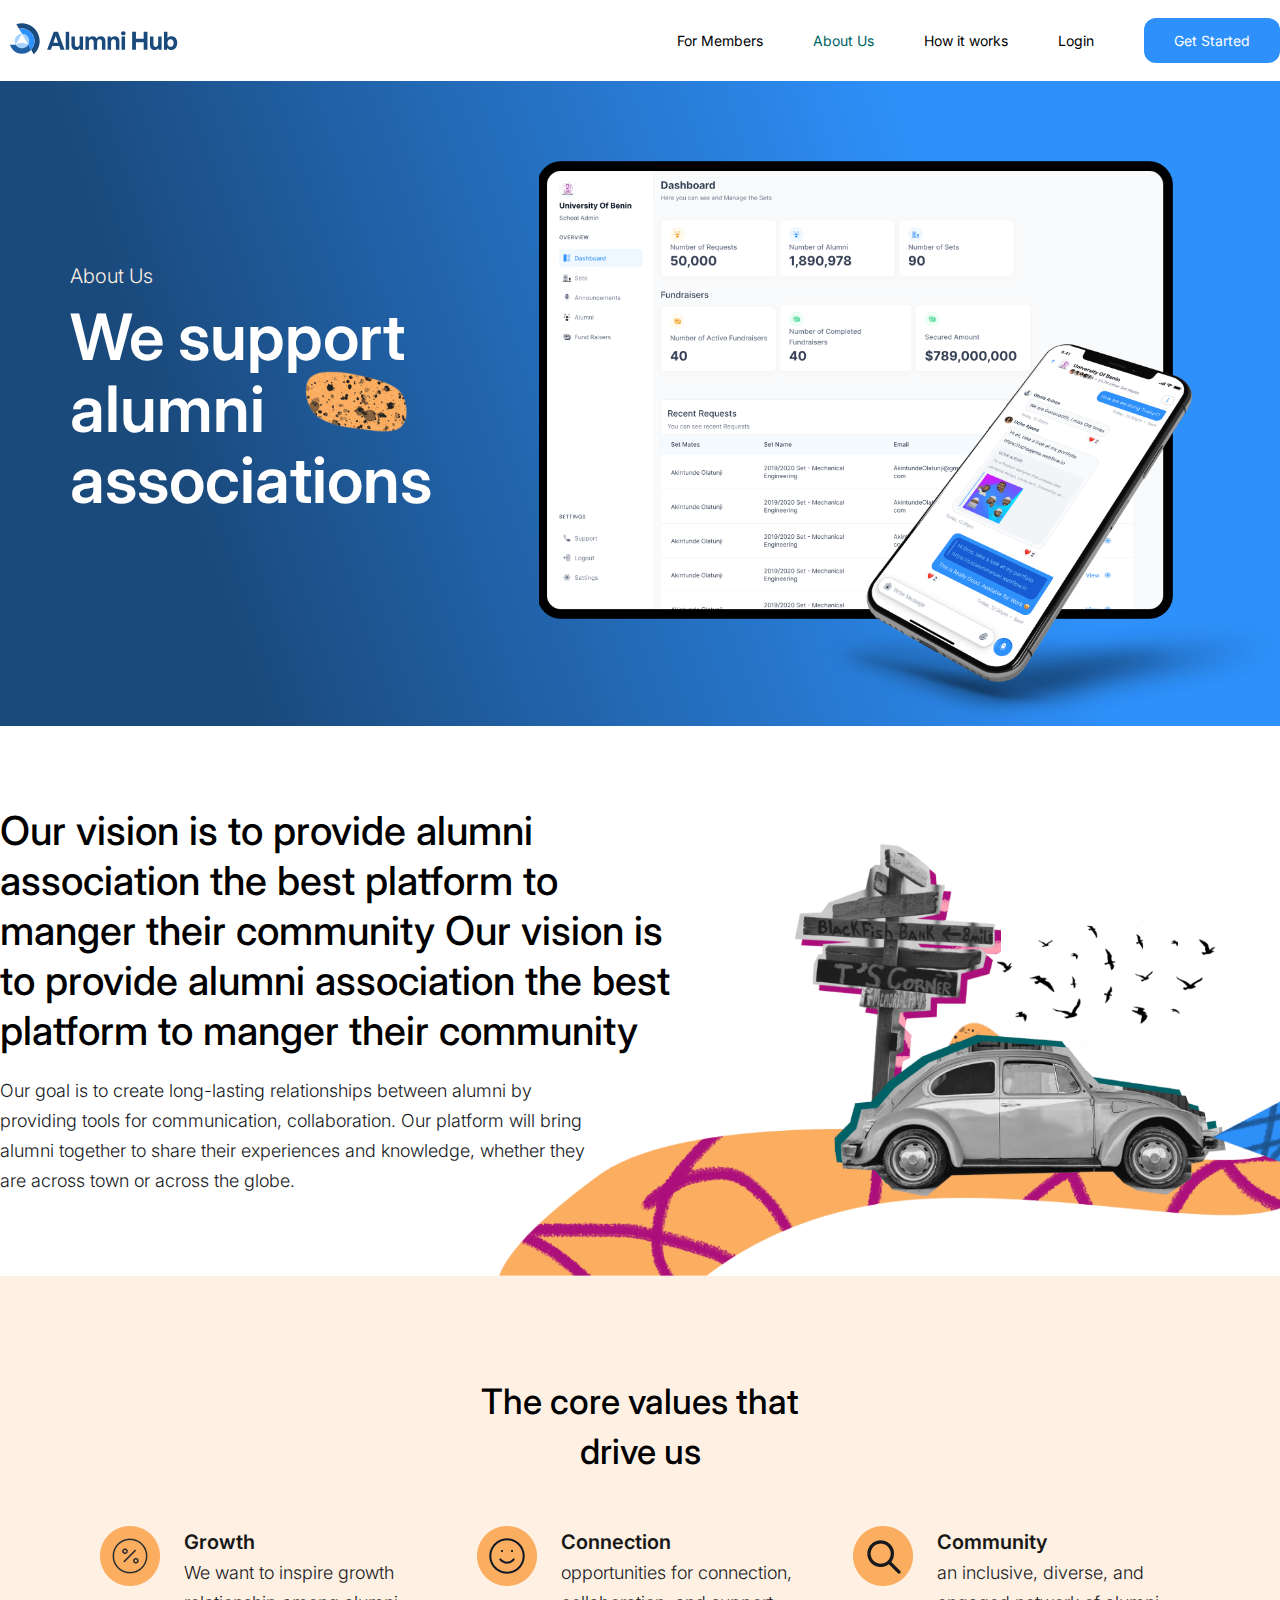
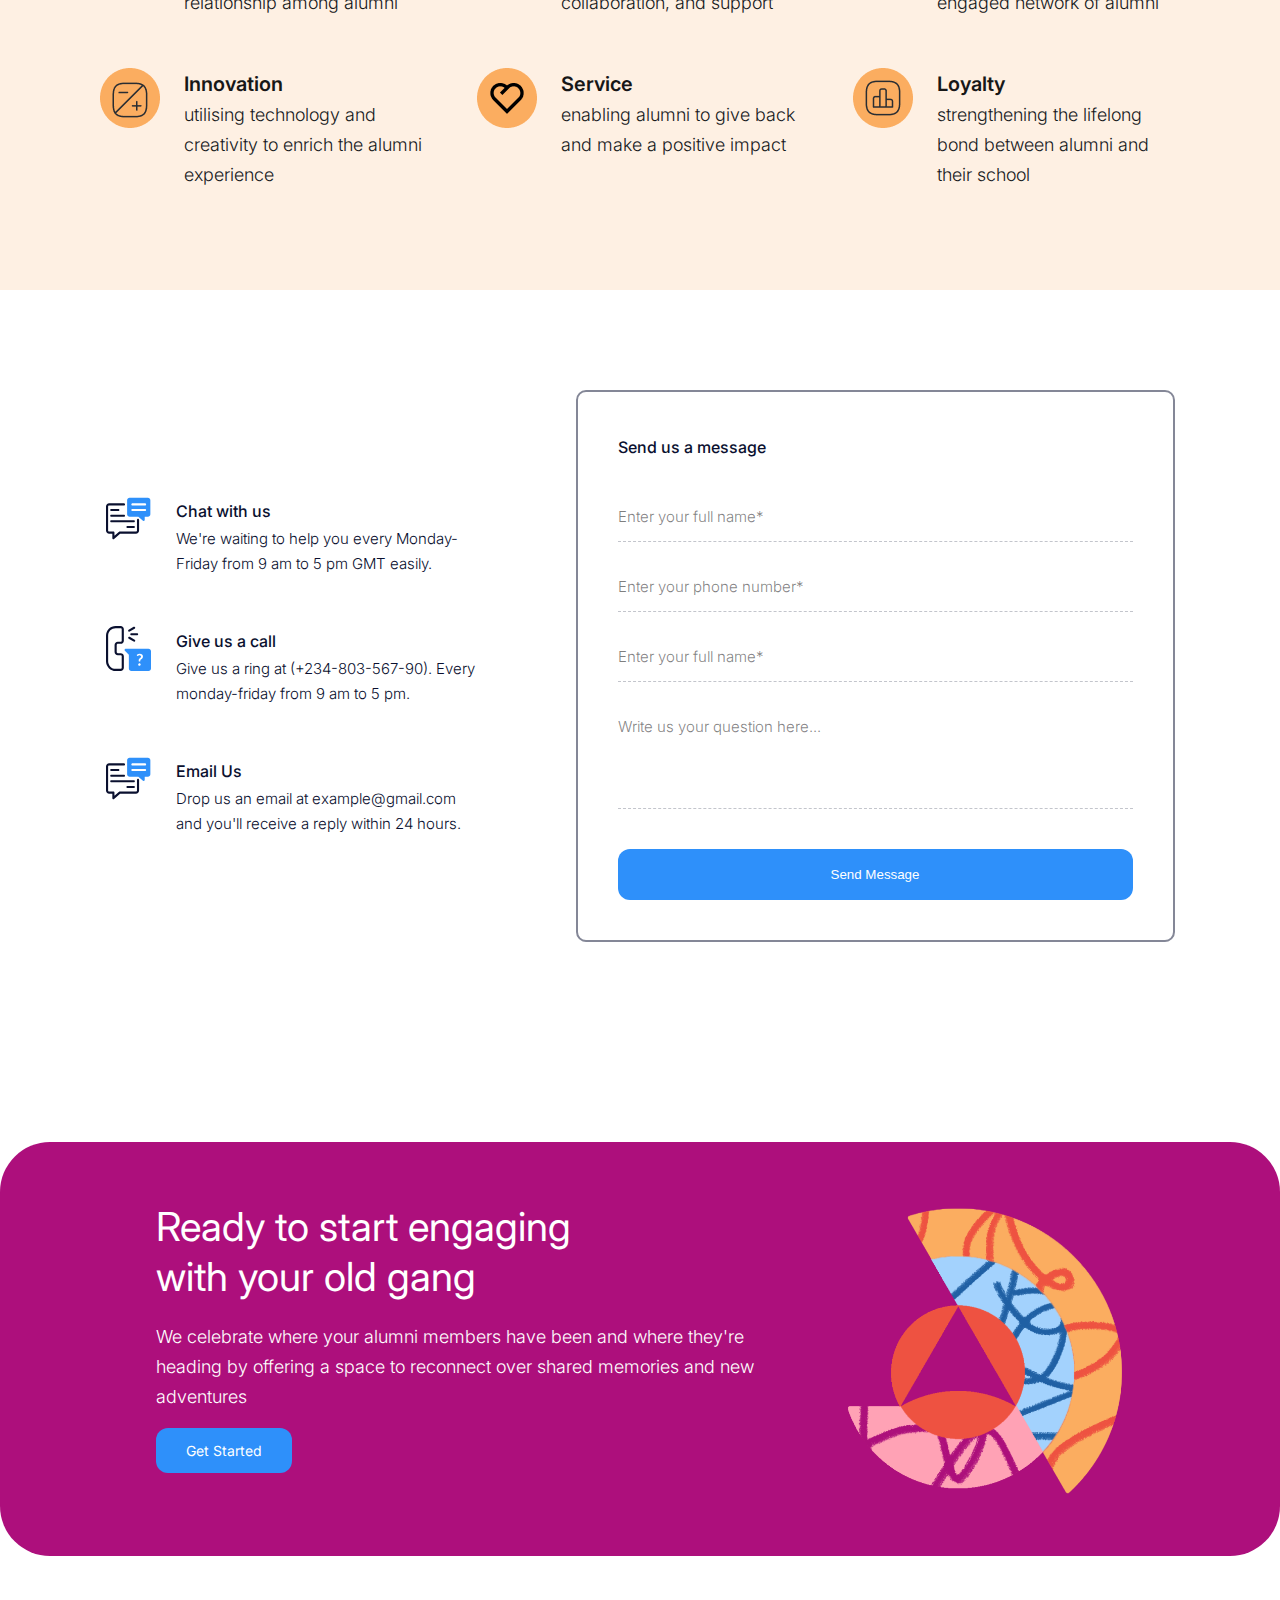
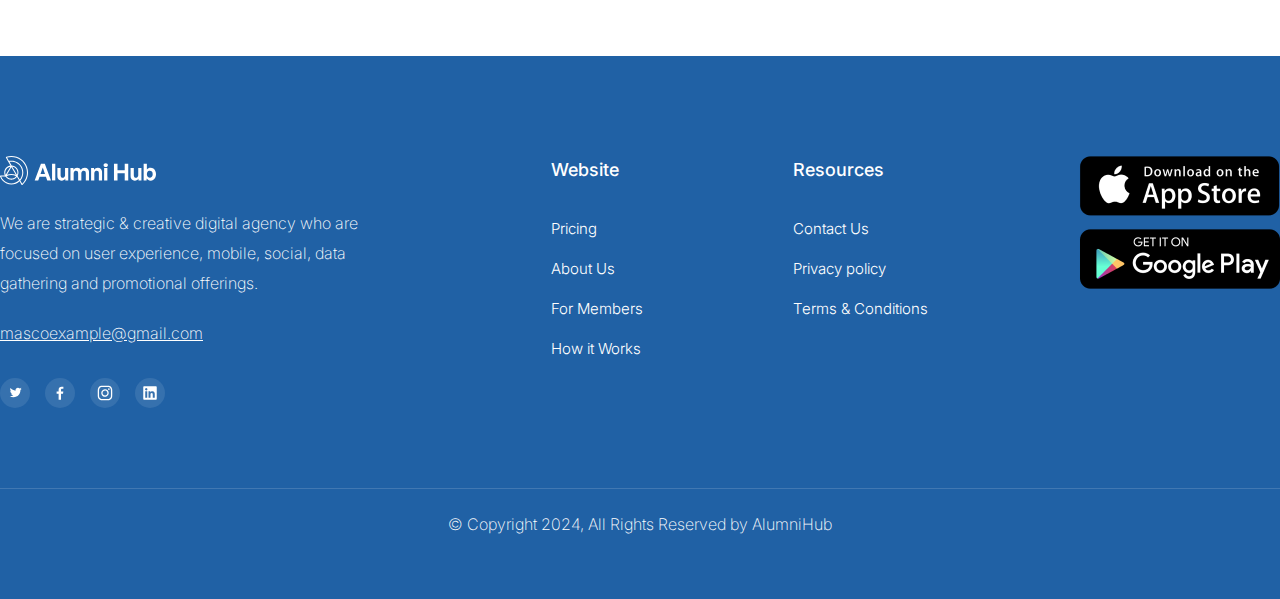
==== about.html @ bb124c1b "first commit" ====
<!DOCTYPE html>
<html lang="en">
  <head>
    <meta charset="UTF-8" />
    <meta name="viewport" content="width=device-width, initial-scale=1.0" />
    <link rel="stylesheet" href="main.css" />

    <!-- Fonts -->
    <link rel="preconnect" href="https://fonts.googleapis.com" />
    <link rel="preconnect" href="https://fonts.gstatic.com" crossorigin />
    <link
      href="https://fonts.googleapis.com/css2?family=Inter:ital,opsz,wght@0,14..32,100..900;1,14..32,100..900&display=swap"
      rel="stylesheet"
    />

    <title>About | Alumni Hub</title>
  </head>
  <body>
    <!-- Top nav -->
    <nav class="nav-section">
      <div class="center nav">
        <a href="/">
          <img src="./assets/alumni-hub-logo.svg" alt="" />
        </a>

        <div class="nav-links">
          <a href="/for-members.html" class="l l-2">For Members</a>
          <a href="/about.html" class="l l-2 active">About Us</a>
          <a href="/how.html" class="l l-2">How it works</a>
          <a href="#" class="l l-2">Login</a>
          <a href="/get-started.html" class="l l-1">Get Started</a>
        </div>
      </div>
    </nav>

    <!-- Header -->
    <header class="abour-header">
      <div class="center about-header--layout">
        <div class="about-header__left">
          <h6 class="h11">About Us</h6>
          <h3 class="h12 max-width-400 mt-10">
            We support alumni associations
          </h3>
        </div>
        <div class="about-header-img">
          <img src="./assets/about-header-img.png" alt="" />
        </div>
      </div>
    </header>

    <!-- Vision section -->
    <section class="vision-section">
      <div class="center">
        <h3 class="h13 max-width-690">
          Our vision is to provide alumni association the best platform to
          manger their community Our vision is to provide alumni association the
          best platform to manger their community
        </h3>
        <p class="p9 max-width-600 mt-20">
          Our goal is to create long-lasting relationships between alumni by
          providing tools for communication, collaboration. Our platform will
          bring alumni together to share their experiences and knowledge,
          whether they are across town or across the globe.
        </p>
      </div>
    </section>

    <!-- Core values section -->
    <section class="core-section">
      <div class="center">
        <h5 class="h14 text-center max-width-400 mx-auto">
          The core values that drive us
        </h5>

        <div class="core-values mt-50">
          <div class="core-value">
            <img src="./assets/growth-icon.png" alt="" />

            <div>
              <h5 class="h5">Growth</h5>
              <p class="p9 max-width-300">
                We want to inspire growth relationship among alumni
              </p>
            </div>
          </div>
          <div class="core-value">
            <img src="./assets/connection-icon.png" alt="" />
            <div>
              <h5 class="h5">Connection</h5>
              <p class="p9 max-width-300">
                opportunities for connection, collaboration, and support
              </p>
            </div>
          </div>
          <div class="core-value">
            <img src="./assets/comm-icon.png" alt="" />
            <div>
              <h5 class="h5">Community</h5>
              <p class="p9 max-width-300">
                an inclusive, diverse, and engaged network of alumni
              </p>
            </div>
          </div>
          <div class="core-value">
            <img src="./assets/inove-icon.png" alt="" />
            <div>
              <h5 class="h5">Innovation</h5>
              <p class="p9 max-width-300">
                utilising technology and creativity to enrich the alumni
                experience
              </p>
            </div>
          </div>
          <div class="core-value">
            <img src="./assets/service-icon.png" alt="" />

            <div>
              <h5 class="h5">Service</h5>
              <p class="p9 max-width-300">
                enabling alumni to give back and make a positive impact
              </p>
            </div>
          </div>
          <div class="core-value">
            <img src="./assets/loyalty-icon.png" alt="" />

            <div>
              <h5 class="h5">Loyalty</h5>
              <p class="p9 max-width-300">
                strengthening the lifelong bond between alumni and their school
              </p>
            </div>
          </div>
        </div>
      </div>
    </section>

    <!-- Contact us section -->
    <section class="contact-section">
      <div class="center contact--layout">
        <div class="contact-items">
          <div class="contact-item">
            <img src="./assets/chat-us-icon.svg" alt="" />
            <div>
              <h5 class="h15">Chat with us</h5>
              <p class="p10 max-width-300">
                We're waiting to help you every Monday-Friday from 9 am to 5 pm
                GMT easily.
              </p>
            </div>
          </div>
          <div class="contact-item">
            <img src="./assets/call-us-icon.svg" alt="" />
            <div>
              <h5 class="h15">Give us a call</h5>
              <p class="p10 max-width-300">
                Give us a ring at (+234-803-567-90). Every monday-friday from 9
                am to 5 pm.
              </p>
            </div>
          </div>
          <div class="contact-item">
            <img src="./assets/chat-us-icon.svg" alt="" />
            <div>
              <h5 class="h15">Email Us</h5>
              <p class="p10 max-width-300">
                Drop us an email at example@gmail.com and you'll receive a reply
                within 24 hours.
              </p>
            </div>
          </div>
        </div>
        <div class="form-container">
          <h5 class="h15">Send us a message</h5>

          <form class="form-ele mt-30">
            <input
              type="text"
              placeholder="Enter your full name*"
              class="form-input"
            />
            <input
              type="text"
              placeholder="Enter your phone number*"
              class="form-input"
            />
            <input
              type="text"
              placeholder="Enter your full name*"
              class="form-input"
            />
            <textarea
              placeholder="Write us your question here..."
              class="form-input"
              rows="4"
              cols="50"
              maxlength="200"
            ></textarea>

            <button type="submit" class="btn-submit mt-20">Send Message</button>
          </form>
        </div>
      </div>
    </section>

    <!-- Engage section -->
    <section class="engage-section">
      <div class="center engage">
        <div>
          <h4 class="h16 max-width-480">
            Ready to start engaging with your old gang
          </h4>
          <p class="p11 max-width-650 mt-20">
            We celebrate where your alumni members have been and where they're
            heading by offering a space to reconnect over shared memories and
            new adventures
          </p>

          <div class="mt-30">
            <a href="#" class="l l-1">Get Started</a>
          </div>
        </div>
        <div class="engage-img-container">
          <img src="./assets/engage-img.png" alt="" />
        </div>
      </div>
    </section>

    <!-- Footer -->
    <footer class="footer">
      <div class="center">
        <div class="footer-layout">
          <div>
            <img src="./assets/alumni-hub-logo-white.svg" alt="" />

            <p class="p8 max-width-400 mt-20 mb-20">
              We are strategic & creative digital agency who are focused on user
              experience, mobile, social, data gathering and promotional
              offerings.
            </p>

            <a href="#" class="p8 max-width-400 mt-20">
              mascoexample@gmail.com
            </a>

            <div class="footer-socials mt-30">
              <div class="footer-social">
                <img src="./assets/logo-twitter.svg" alt="" />
              </div>
              <div class="footer-social">
                <img src="./assets/logo-fb.svg" alt="" />
              </div>
              <div class="footer-social">
                <img src="./assets/logo-instagram.svg" alt="" />
              </div>
              <div class="footer-social">
                <img src="./assets/logo-linkedIn.svg" alt="" />
              </div>
            </div>
          </div>
          <div>
            <h5 class="h10">Website</h5>

            <div class="footer-links mt-30">
              <a href="#" class="l l-3">Pricing</a>
              <a href="/about.html" class="l l-3">About Us</a>
              <a href="/for-members.html" class="l l-3">For Members</a>
              <a href="/how.html" class="l l-3">How it Works</a>
            </div>
          </div>
          <div>
            <h5 class="h10">Resources</h5>

            <div class="footer-links mt-30">
              <a href="#" class="l l-3">Contact Us</a>
              <a href="/privacy.html" class="l l-3">Privacy policy</a>
              <a href="/terms.html" class="l l-3">Terms & Conditions</a>
            </div>
          </div>
          <div>
            <img src="./assets/apple-store-img.png" alt="" /> <br />
            <img src="./assets/play-store-img.png" alt="" class="mt-10" />
          </div>
        </div>

        <div class="footer-bottom">
          <p class="p8 text-center">
            © Copyright 2024, All Rights Reserved by AlumniHub
          </p>
        </div>
      </div>
    </footer>

    <!-- Import jQuery from a CDN before any custom scripts -->
    <script src="https://code.jquery.com/jquery-3.6.0.min.js"></script>
    <script src="./main.js"></script>
  </body>
</html>
---- main.css ----
/* Reset */
*,
*::before,
*::after {
  margin: 0;
  padding: 0;
  box-sizing: inherit;
  scroll-behavior: smooth;
}

html {
  font-size: 62.5%;
  scrollbar-width: none;
  -ms-overflow-style: none;

  ::-webkit-scrollbar {
    display: none;
  }
  ::-webkit-scrollbar-thumb {
    display: none;
  }
}

body {
  box-sizing: border-box;
  background-color: var(--color-bg);
}

/* Variables */
:root {
  /* -- layouts */
  --max-row-width: 130rem;
  --max-row-width-2: 90rem;

  /* -- colors */
  --color-black: #000000;
  --color-white: #ffffff;

  --color-1: #2e90fa;
  --color-2: #006366;
  --color-3: #1a497b;
  --color-4: #ad0f7c;
  --color-5: #171717;
  --color-6: #757575;
  --color-6: #757575;
  --color-7: #fef0e3;
  --color-8: #06122c;
  --color-9: #2061a5;
  --color-10: #3671ae;
  --color-11: #17191c;
  --color-12: #0a102f;
}

/* Utilities */
.max-width-1000 {
  max-width: 100rem;
}
.max-width-888 {
  max-width: 88.8rem;
}
.max-width-800 {
  max-width: 80rem;
}
.max-width-690 {
  max-width: 69rem;
}
.max-width-650 {
  max-width: 65rem;
}
.max-width-600 {
  max-width: 60rem;
}
.max-width-557 {
  max-width: 55.7rem;
}
.max-width-530 {
  max-width: 53rem;
}
.max-width-520 {
  max-width: 52rem;
}
.max-width-500 {
  max-width: 50rem;
}
.max-width-480 {
  max-width: 48rem;
}
.max-width-450 {
  max-width: 45rem;
}
.max-width-400 {
  max-width: 40rem;
}
.max-width-369 {
  max-width: 36.9rem;
}
.max-width-350 {
  max-width: 35rem;
}
.max-width-300 {
  max-width: 30rem;
}

/* Texts */
/* -- text alignments */
.text-center {
  text-align: center;
}

/* Displays */
.display-block {
  display: block;
}

/* Margins */
/* -- margin tops */
.my-40 {
  margin-block: 4rem;
}

/* -- margin tops */
.mt-80 {
  margin-top: 8rem;
}
.mt-60 {
  margin-top: 6rem;
}
.mt-50 {
  margin-top: 5rem;
}
.mt-40 {
  margin-top: 4rem;
}
.mt-30 {
  margin-top: 3rem;
}
.mt-25 {
  margin-top: 2.5rem;
}
.mt-20 {
  margin-top: 2rem;
}
.mt-15 {
  margin-top: 1.5rem;
}
.mt-10 {
  margin-top: 1rem;
}
.mt-7 {
  margin-top: 0.7rem;
}
.mt-5 {
  margin-top: 1.5rem;
}

/* -- margin bottoms */
.mb-50 {
  margin-bottom: 5rem;
}
.mb-40 {
  margin-bottom: 4rem;
}
.mb-35 {
  margin-bottom: 3.5rem;
}
.mb-20 {
  margin-bottom: 2rem;
}
.mb-10 {
  margin-bottom: 1rem;
}
.mb-7 {
  margin-bottom: 0.7rem;
}

/* -- margin sides */
.mx-auto {
  margin-inline: auto;
}

/* Layout */
.center {
  margin-inline: auto;
  max-width: var(--max-row-width);
}
.center-2 {
  margin-inline: auto;
  max-width: var(--max-row-width-2);
}
@media (width <= 78.125em) {
  /* 1250px */
  .center {
    padding-left: 2rem;
    padding-right: 2rem;
  }
  .center-2 {
    padding-left: 2rem;
    padding-right: 2rem;
  }
}

/* Typography */
body {
  font-weight: 500;
  font-size: 1.6rem;
  font-style: normal;
  line-height: 1.7rem;
  font-optical-sizing: auto;
  font-family: "Inter", serif;
}
/* -- links */
/* Headings */
.h1 {
  /* font-family: General Sans; */
  font-size: 7.2rem;
  font-weight: 600;
  line-height: 7.1rem;
  color: var(--color-3);
}
.h2 {
  /* font-family: General Sans; */
  font-size: 9.6rem;
  font-weight: 700;
  line-height: 8.5rem;
  color: var(--color-white);
}
.h3 {
  font-size: 3.7rem;
  font-weight: 500;
  line-height: 4.3rem;
  color: var(--color-black);
}
.h4 {
  font-size: 2.8rem;
  font-weight: 500;
  line-height: 3.4rem;
  color: var(--color-white);
}
.h5 {
  font-size: 2rem;
  font-weight: 600;
  line-height: 3.2rem;
  color: var(--color-5);
}
.h6 {
  font-size: 2rem;
  font-weight: 500;
  line-height: 3rem;
  color: var(--color-3);
}
.h7 {
  font-size: 3.6rem;
  font-weight: 700;
  line-height: 4.27rem;
}
.h8 {
  font-size: 4.6rem;
  font-weight: 500;
  line-height: 5.8rem;
  color: var(--color-3);
}
.h9 {
  font-size: 48px;
  font-weight: 800;
  line-height: 5.8rem;
}
.h10 {
  font-size: 1.8rem;
  font-weight: 500;
  line-height: 2.8rem;
  color: var(--color-white);
}
.h11 {
  font-size: 2rem;
  font-weight: 300;
  line-height: 3rem;
  color: var(--color-7);
}
.h12 {
  font-size: 6.4rem;
  font-weight: 600;
  line-height: 7.15rem;
  color: var(--color-white);
  position: relative;

  &::after {
    position: absolute;
    content: url("./assets/cookie-icon.png");
    right: 0;
    bottom: 0%;
  }
}
.h13 {
  font-size: 4rem;
  font-weight: 500;
  line-height: 5rem;
}
.h14 {
  font-size: 3.5rem;
  font-weight: 500;
  line-height: 5rem;
}
.h15 {
  font-size: 1.6rem;
  font-weight: 500;
  line-height: 3rem;
  color: var(--color-12);
}
.h16 {
  font-size: 4rem;
  font-weight: 400;
  line-height: 5rem;
  color: var(--color-white);
}
.h17 {
  font-size: 1.7rem;
  font-weight: 500;
  line-height: 2.5rem;
  color: #1e1e1e;
}
.h18 {
  font-size: 4.5rem;
  font-weight: 600;
  line-height: 4.5rem;
  color: #1a497b;
}
.h19 {
  font-size: 4.5rem;
  font-weight: 600;
  line-height: 5.5rem;
}
.h20 {
  font-size: 4.8rem;
  font-weight: 700;
  line-height: 7.12rem;
}
.h21 {
  font-size: 2rem;
  font-weight: 400;
  line-height: 3.1rem;

  color: #fef0e3;
}
.h22 {
  font-size: 6.4rem;
  font-weight: 700;
  line-height: 6.5rem;
  color: #ffffff;
}
.h23 {
  font-size: 4.4rem;
  font-weight: 600;
  line-height: 5.2rem;
  color: #202329;
}
.h24 {
  font-size: 1.7rem;
  font-weight: 500;
  line-height: 2.42rem;
}

/* Paragraphs */
.p1 {
  font-size: 1.8rem;
  font-weight: 300;
  line-height: 2.5rem;
  letter-spacing: 0.005em;
  color: var(--color-black);
}

.p2 {
  font-size: 1.5rem;
  font-weight: 300;
  line-height: 2.2rem;
  letter-spacing: 0.005em;
  color: var(--color-black);
}
.p3 {
  font-size: 1.8rem;
  font-weight: 300;
  line-height: 3rem;
  color: var(--color-black);
}
.p4 {
  font-size: 1.6rem;
  font-weight: 300;
  line-height: 2.7rem;
  color: var(--color-white);
}
.p5 {
  font-size: 1.5rem;
  font-weight: 400;
  line-height: 2.5rem;
  color: var(--color-6);
}
.p6 {
  font-size: 1.6rem;
  font-weight: 400;
  line-height: 2.2rem;
  color: var(--color-8);
}
.p7 {
  font-size: 1.6rem;
  font-weight: 300;
  line-height: 3rem;
}
.p8 {
  font-size: 1.6rem;
  font-weight: 200;
  line-height: 3rem;
  color: var(--color-white);
}

.p9 {
  font-size: 18px;
  font-weight: 300;
  line-height: 3rem;
  color: var(--color-11);
}

.p10 {
  font-size: 1.5rem;
  font-weight: 300;
  line-height: 2.5rem;
  color: var(--color-12);
}
.p11 {
  font-size: 1.8rem;
  font-weight: 300;
  line-height: 3rem;
  color: var(--color-white);
}
.p12 {
  font-size: 1.5rem;
  font-weight: 300;
  line-height: 2.5rem;
}
.p13 {
  font-size: 1.8rem;
  font-weight: 200;
  line-height: 3rem;

  color: var(--color-white);
}

.p14 {
  font-size: 1.6rem;
  font-weight: 300;
  line-height: 2.42rem;
}

/* Links */
.l {
  text-decoration: none;
  color: var(--color-black);
  cursor: pointer;
}

.l-1 {
  color: var(--color-white);
  background-color: var(--color-1);
  border-radius: 1.2rem;
  padding: 1.4rem 3rem;
  font-size: 1.4rem;
  font-weight: 400;

  &.l-1-md {
    font-size: 1.6rem;
    font-weight: 500;
    padding: 1.6rem 4.2rem;
  }
}

.l-2 {
  font-size: 1.4rem;
  font-weight: 400;
  color: var(--color-black);
  transition: 0.4s;

  &:hover {
    color: var(--color-2);
  }

  &.active {
    color: var(--color-2);
  }
}

.l-3 {
  font-size: 1.5rem;
  font-weight: 300;
  line-height: 3rem;
  color: var(--color-white);
}

/* @media (width <= 65.31em) {
  .hero-image-container {
    max-width: 41.6rem;
    max-height: 30rem;
  }
} */

/* App styles */
/* Sections */
.nav-section {
  background-color: var(--color-white);
  padding-block: 0.1rem;
}

.header-section {
  background: linear-gradient(
    180deg,
    #fef0e3 0%,
    rgba(254, 240, 227, 0) 44.18%
  );
  padding-block: 7rem;
}

.about-section {
  padding-block: 5rem;
}

.recruitment-section {
  padding-block: 10rem;
}

.for-members-section {
  padding-bottom: 8rem;
}

.faq-section {
  padding-bottom: 8rem;
}

.download-app__section {
  padding-top: 5rem;
  padding-bottom: 10rem;
}

.footer {
  padding-top: 10rem;
  background-color: var(--color-9);
}

/* About page */
.abour-header {
  padding-block: 8rem;
  padding-bottom: 0;
  background: linear-gradient(251.37deg, #2e90fa 25.51%, #1a497b 83.05%);
}

.vision-section {
  padding-block: 8rem;

  background-image: url("./assets/vision-bg-image.png");
  /* background-size: contain; */
  background-size: 79.1rem 43.7rem;
  background-position: bottom right;
  background-repeat: no-repeat;
}

.core-section {
  background-color: var(--color-7);
  padding: 10rem;
}

.contact-section {
  padding-block: 10rem;
}

/* Sections */

/* Nav */
.nav {
  display: flex;
  align-items: center;
  justify-content: space-between;
  margin-block: 1.7rem;
}

.nav-links {
  display: flex;
  align-items: center;
  gap: 5rem;
}

/* Header */
.hero {
}

.hero-img {
  border-radius: 5rem;
  padding: 30rem 3rem 4rem;

  background-image: url("./assets/alumni-img-1.png");
  background-size: cover;
  background-position: top center;
  background-repeat: no-repeat;

  display: flex;
  flex-direction: column;
  align-items: flex-end;
}

.hero-img__bottom {
  display: flex;
  align-items: flex-end;
  justify-content: space-between;

  width: 100%;
}

.btn-watch {
  display: flex;
  align-items: center;
  gap: 2rem;
  padding: 1.5rem 2rem;
  border: 1px solid var(--color-4);
  box-shadow: 0px 0px 1px 0px var(--color-4);
  background-color: var(--color-white);
  border-radius: 4.6rem;
  color: var(--color-4);
  cursor: pointer;
}

.alumnis {
  display: flex;
  align-items: center;
  justify-content: center;
  gap: 5.5rem;
}

/* about section styles */
.about__cards-top {
  display: grid;
  grid-template-columns: repeat(2, 1fr);
  grid-gap: 2.5rem;
}

.about__card {
  padding: 5rem 3rem 0;
  border-radius: 5rem;
}

.about__card-1 {
  background-color: var(--color-1);

  .img-container {
    max-width: 30rem;
    height: auto;
    margin-inline: auto;

    img {
      width: 100%;
      height: 100%;
      object-fit: cover;
      margin-bottom: -3px;
    }
  }
}

.about__card-2 {
  background-color: var(--color-4);

  .img-container {
    max-width: 46.4rem;
    height: 306.11px;
    margin-inline: auto;

    img {
      width: 100%;
      height: 100%;
      object-fit: cover;
      /* margin-bottom: -3px; */
    }
  }
}

.about__card-3 {
  border-radius: 5rem;
  background-color: var(--color-2);
  margin-top: 2.5rem;
  overflow: hidden;

  display: grid;
  grid-template-columns: repeat(2, 1fr);

  .img-container {
    /* max-width: 59.9rem; */
    max-height: 48.9rem;
    margin-inline: auto;

    img {
      width: 100%;
      height: 100%;
      object-fit: cover;
      /* margin-bottom: -3px; */
    }
  }
}

.about__card-3__left {
  padding: 10rem;
}

.recruitment-options {
  display: grid;
  grid-template-columns: repeat(3, 1fr);
  grid-gap: 3.2rem;
}

.recruitment-options__image-container {
  max-width: 40.4rem;
  max-height: 31.4rem;

  img {
    width: 100%;
    height: 100%;
    object-fit: cover;
  }
}

.for-members {
  background-color: var(--color-7);
  padding: 3rem;
  border-radius: 5rem;

  display: flex;
  align-items: center;
  justify-content: space-between;
}

.for-members__left {
  padding-left: 6rem;
}

.members-img-container {
  max-width: 569px;
  max-height: 616px;

  img {
    width: 100%;
    height: 100%;
    object-fit: cover;
  }
}

.members-actions {
  display: flex;
  flex-direction: column;
  gap: 1rem;
}

.members-action {
  display: flex;
  align-items: center;
  gap: 0.6rem;
}

/* FAQs */
.faqs {
  display: flex;
  flex-direction: column;

  border: 0.5px solid var(--color-1);
  border-radius: 2.5rem;
  overflow: hidden;

  max-width: 90rem;
  margin-inline: auto;
}

.faq-item {
  padding: 2.5rem;
}
.faq-item:not(:last-child) {
  border-bottom: 0.5px solid var(--color-1);
  padding: 3rem;
}

.faq__toggler {
  display: flex;
  align-items: center;
  justify-content: space-between;
  width: 100%;

  border: none;
  /* padding: 2rem 2.4rem; */
  background-color: transparent;
  border-radius: 0.8rem;
  cursor: pointer;
  line-height: 2.7rem;

  font-family: inherit;
  font-size: 1.7rem;
  font-weight: 500;

  color: #000000;
  text-align: left;
}

.faq__toggler span:first-child {
  text-align: left;
}

.faq__toggler span:nth-child(2) {
  /* font-size: 2rem;
  font-weight: 600; */
}

.toggler__state {
  background-color: var(--color-1);
  color: var(--color-white);
  border-radius: 2rem;
  width: 2rem;
  height: 2rem;
  display: grid;
  place-items: center;

  font-size: 1.5rem;
  font-weight: 400;
  line-height: 0;
}

.faq__answer {
}

.download-app {
  border-radius: 5rem;
  padding: 6rem;

  background-image: url("./assets/alumni-img-9.png");
  background-size: cover;
  background-position: top center;
  background-repeat: no-repeat;

  padding-bottom: 20rem;
}

.download-app__icons {
  display: flex;
  align-items: center;
  gap: 1.5rem;
}

.footer-layout {
  display: flex;
  justify-content: space-between;
  padding-bottom: 8rem;
}

.footer-socials {
  display: flex;
  gap: 1.5rem;
}

.footer-social {
  display: grid;
  place-items: center;
  width: 3rem;
  height: 3rem;
  border-radius: 50%;
  background-color: var(--color-10);
}

.footer-links {
  display: flex;
  flex-direction: column;
  gap: 1rem;
}

.footer-bottom {
  border-top: 1px solid rgba(255, 255, 255, 0.148);
  padding-block: 2rem;
  padding-bottom: 6rem;
}

/* About page */
.about-header--layout {
  display: flex;
  /* align-items: center; */
  justify-content: space-between;
  gap: 8rem;
}

.about-header__left {
  padding-left: 7rem;
  padding-top: 10rem;
}

.about-header-img {
  flex-basis: 76.1rem;
  height: auto;

  img {
    width: 100%;
    height: 100%;
    object-fit: cover;
  }
}

.core-values {
  display: grid;
  grid-template-columns: repeat(3, 1fr);
  justify-content: space-between;
  grid-gap: 5rem;
}

.core-value {
  display: flex;
  gap: 2.4rem;

  img {
    width: 6rem;
    height: 6rem;
    flex-shrink: 0;
  }
}

.contact--layout {
  display: flex;
  align-items: center;
  justify-content: center;
  gap: 10rem;
}

.contact-items {
  display: flex;
  flex-direction: column;
  gap: 5rem;
}

.contact-item {
  display: flex;
  gap: 2.5rem;
  align-items: flex-start;

  img {
    width: 4.5rem;
    height: 4.5rem;
  }
}

.form-container {
  border: 2px solid #0a102f80;
  border-radius: 1rem;
  padding: 4rem;
  flex-basis: 53.6rem;
}

.form-ele {
  display: flex;
  flex-direction: column;
  gap: 2rem;
}

.form-input {
  padding-block: 1.5rem;
  border: none;
  border-bottom: 1px dashed #0a102f3e;

  font-family: inherit;
  font-size: 1.5rem;
  font-weight: 300;

  color: rgba(0, 0, 0, 0.783);
  resize: none;
}

.form-input::placeholder {
  font-family: inherit;
  font-size: 1.5rem;
  font-weight: 300;

  color: rgba(0, 0, 0, 0.497);
}

.form-input:active,
.form-input:focus {
  outline: none;
  border-top: none;
  border-right: none;
  border-left: none;
}

.btn-submit {
  background-color: #2e90fa;
  color: #ffffff;
  border: none;
  padding: 1.8rem;
  border-radius: 1.2rem;
}

.engage-section {
  padding-block: 10rem;
}

.engage {
  background-color: #ad0f7c;
  padding: 6rem 10rem;
  border-radius: 5rem;

  display: flex;
  justify-content: center;
  gap: 4rem;
}

.engage-img-container {
  flex-basis: 27.9rem;
  max-height: 29.1;

  img {
    object-fit: cover;
    width: 100%;
    height: 100%;
  }
}

/* How it works */
.how-header {
  background-color: #fef0e3;
  padding-top: 8.5rem;
  padding-bottom: 2.5rem;

  background-image: url("./assets/how-header-img.png");
  background-repeat: no-repeat;
  background-size: 33.6rem 22.2rem;
  background-position: bottom right;
}

.how-header-content {
  display: flex;
  /* align-items: center; */
  justify-content: center;
  gap: 2rem;
}

.how-header__img-box {
  flex-basis: 51.4rem;
  max-height: 51.1rem;

  img {
    width: 100%;
    height: 100%;
  }
}

.how-header-content__right {
  padding-top: 12rem;
}

.how-section-two {
  padding-block: 12rem;

  background-image: url("./assets/how-img--2.png");
  background-repeat: no-repeat;
  background-size: cover;
  background-position: top center;

  display: flex;
  align-items: center;
  justify-content: flex-end;
}

.how-to-two {
  background-color: #ffffff;
  padding: 7rem;
  padding-bottom: 4rem;
  border-radius: 2rem 0 0 2rem;
}

.how-to-two__bottom {
  display: flex;
  justify-content: flex-end;

  img {
    max-width: 8rem;
    max-height: 8rem;
  }
}

.section__how-to-3 {
  padding-block: 8rem;

  background-image: url("./assets/how-img-4.png");
  background-repeat: no-repeat;
  background-size: 13rem 20.3rem;
  background-position: center left;
}

.how-to-3__layout {
  display: flex;
  align-items: center;
  justify-content: center;
}

.how-to-3__img-box {
  flex-basis: 70rem;
  max-height: 52.4rem;

  img {
    height: 100%;
    width: 100%;
    object-fit: cover;
  }
}

.section__how-to-4 {
  padding-top: 4.5rem;
  background-color: #a4d2fe;

  background-image: url("./assets/how-to-img--6.png");
  background-repeat: no-repeat;
  background-size: 18.2rem 18.9rem;
  background-position: top 3rem right 8rem;
}

.how-to-4__img-box {
  flex-basis: 42.5rem;
  max-height: 36.2rem;

  img {
    height: 100%;
    width: 100%;
    object-fit: cover;
  }
}

.section__alumni-comm {
  background-color: #ffffff;
  padding-block: 11rem;

  background-image: url("./assets/img--2.png");
  background-repeat: no-repeat;
  background-size: 12.811rem 12.58rem;
  background-position: bottom 3rem right 8rem;
}

/* Get started page */
.get-started-body {
  background-color: #fef0e3;
}

.started-layout {
  display: flex;
  /* align-items: center; */
  /* align-items: flex-end; */
  gap: 7rem;

  height: calc(100vh - 4.5rem);

  /* background-image: url("./assets/started-img.png");
  background-repeat: no-repeat;
  background-size: 59.4rem 71.5rem;
  background-position: bottom left; */

  padding-top: 7rem;
}

.started-img {
  max-width: 59.4rem;
  max-height: 71.5rem;

  img {
    height: 100%;
    width: 100%;
    object-fit: cover;
  }
}

.started-form {
  flex-basis: 59.3rem;
  padding: 5rem 7rem;
  background-color: #ffffff;
  border-radius: 5rem 5rem 0 0;
}

/* For members */

.for-members-body {
  background-color: #006366;
}

.for-members__section {
  display: grid;
  grid-template-columns: repeat(2, 1fr);
  height: calc(100vh - 4.5rem);
  background-color: #006366;
}

.for-members__img-box {
  img {
    height: 100%;
    width: 100%;
    object-fit: cover;
  }
}

.for-members__right {
  display: flex;
  flex-direction: column;
  align-items: center;
  /* justify-content: center; */
  padding-top: 25rem;
}

.for-member__inputs {
  display: flex;
  align-items: center;
  gap: 1.2rem;
}

.for-member__input__wrapper {
  background-color: #ffffff;
  border-radius: 1.2rem;
  padding: 1.5rem 2.5rem;

  display: flex;
  justify-content: center;
}

.for-member__input {
  background-color: #ffffff;
  /* border-radius: 1.2rem;
  padding: 1.5rem 3rem; */
  padding-right: 2.5rem;

  font-family: inherit;

  border: none;
  outline: none;

  font-weight: 300;
}

.for-member__input:active,
.for-member__input:focus {
  border: none;
  outline: none;
}

.section-md {
  padding-block: 10rem;
}
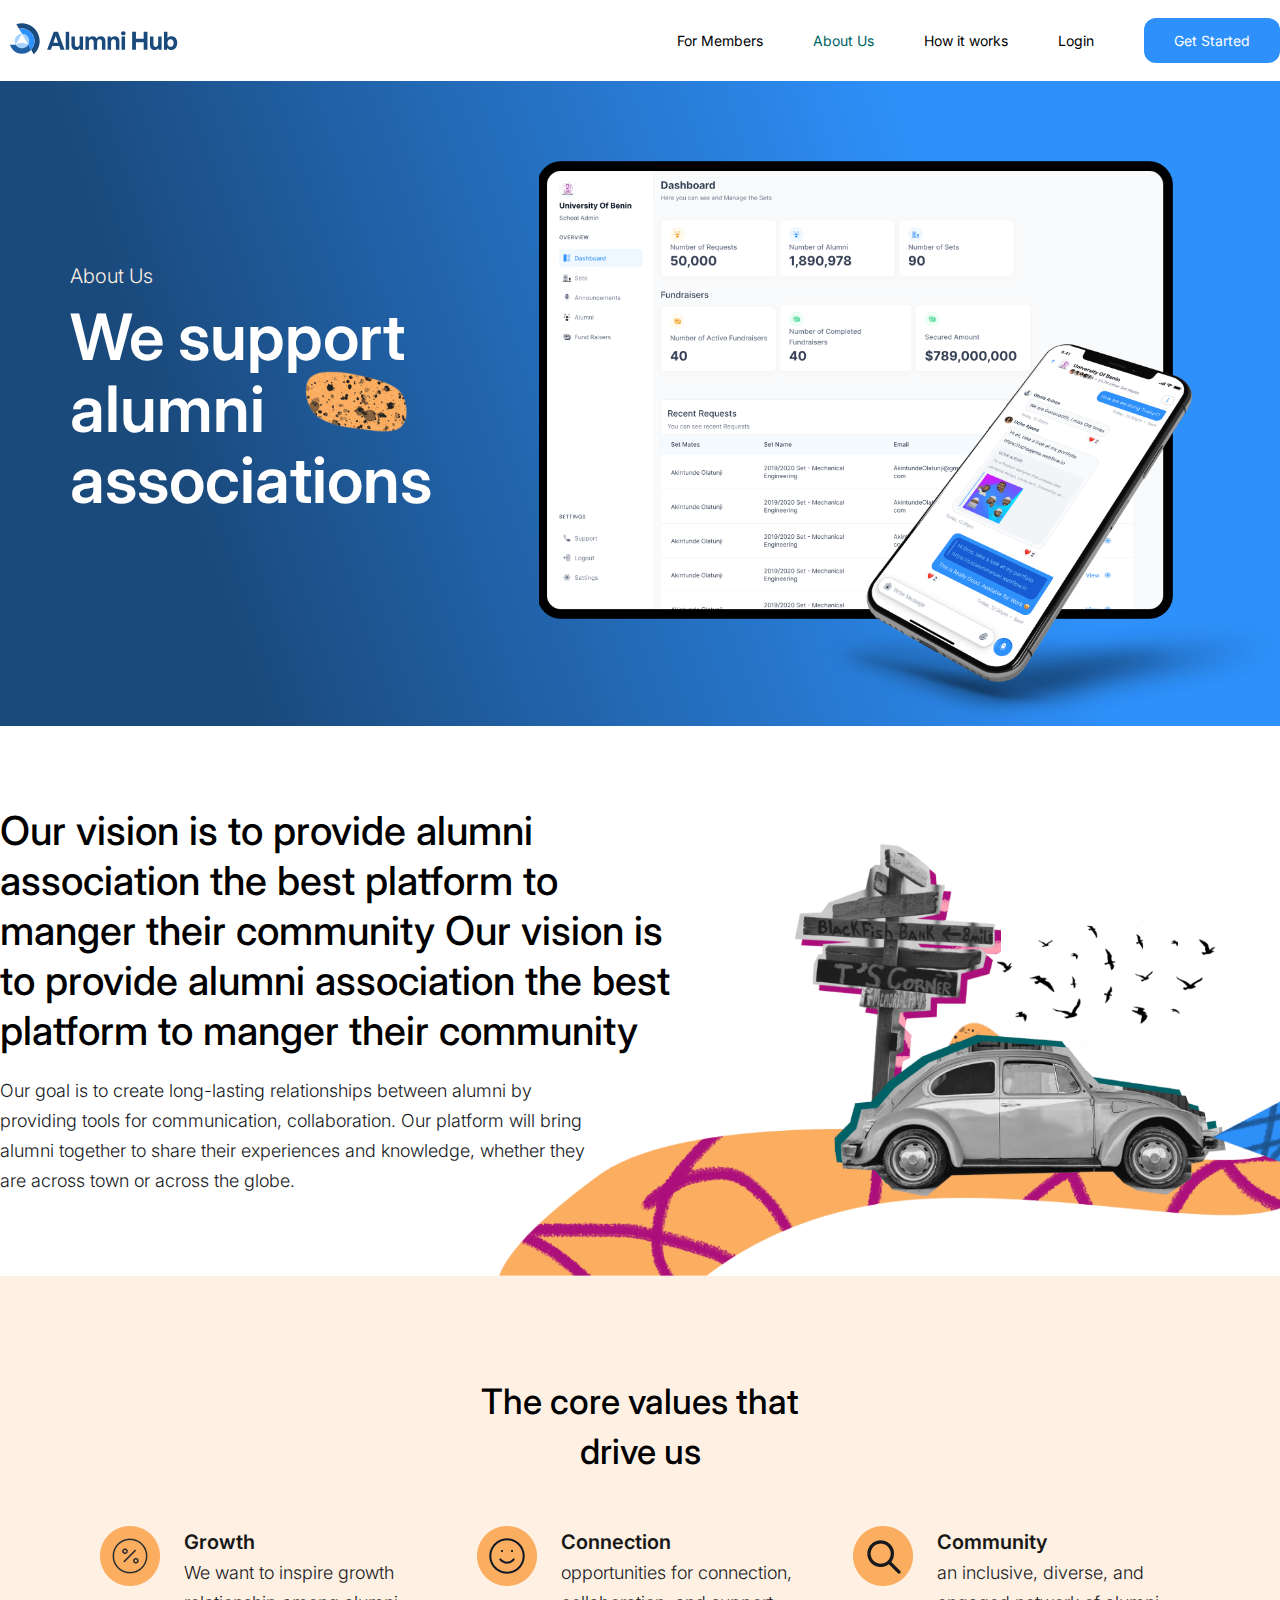
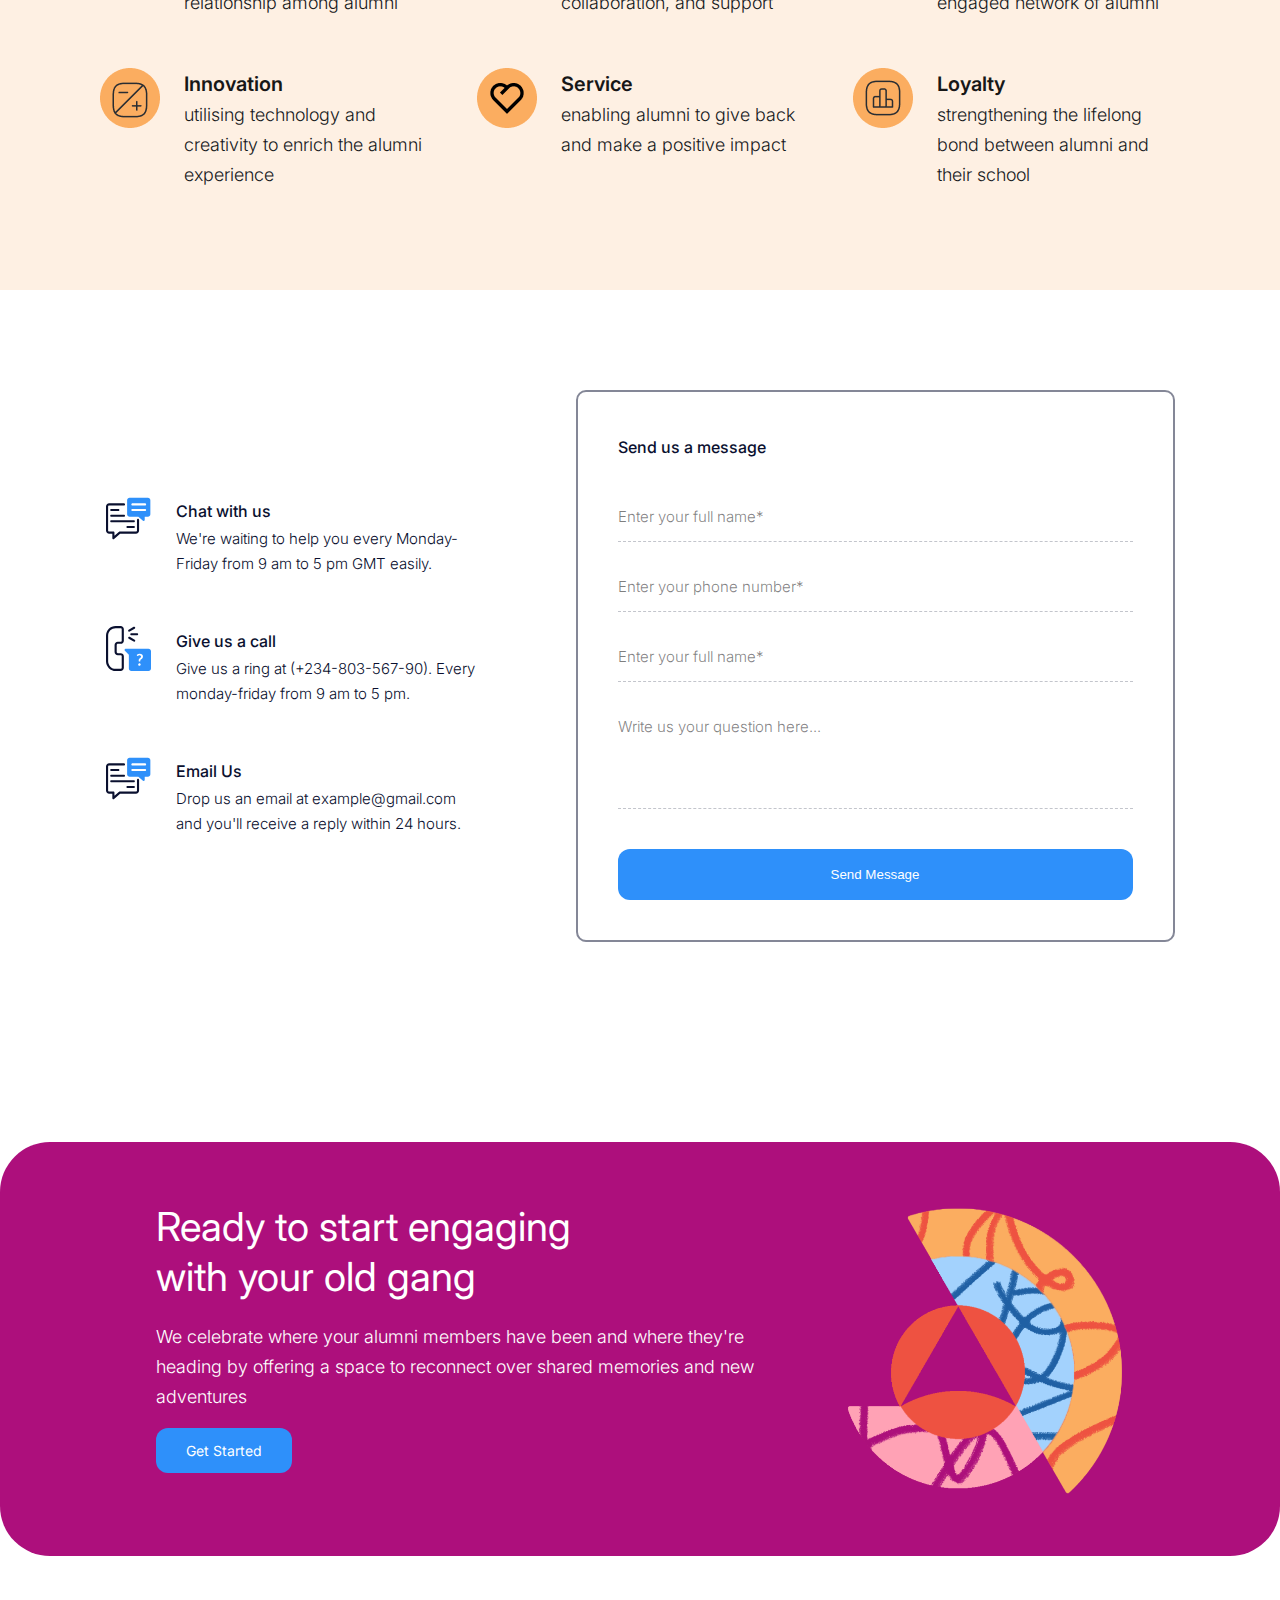
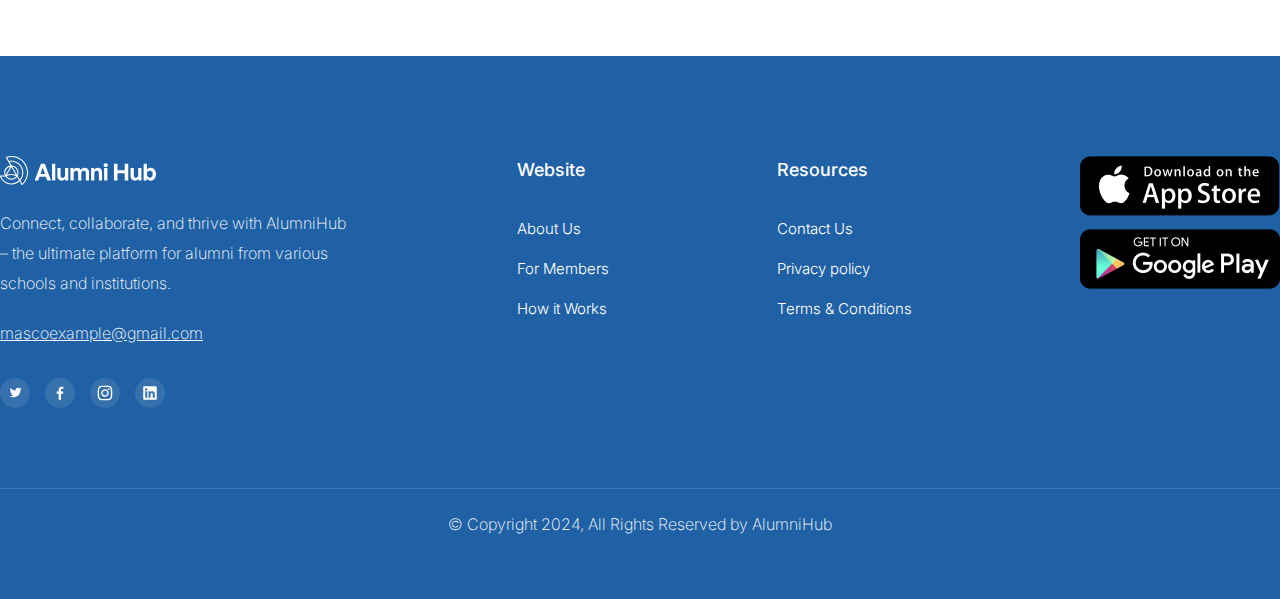
==== commit 8efbe3e3: "fix" ====
--- a/about.html
+++ b/about.html
@@ -233,10 +233,9 @@
           <div>
             <img src="./assets/alumni-hub-logo-white.svg" alt="" />
 
-            <p class="p8 max-width-400 mt-20 mb-20">
-              We are strategic & creative digital agency who are focused on user
-              experience, mobile, social, data gathering and promotional
-              offerings.
+            <p class="p8 max-width-350 mt-20 mb-20">
+              Connect, collaborate, and thrive with AlumniHub – the ultimate
+              platform for alumni from various schools and institutions.
             </p>
 
             <a href="#" class="p8 max-width-400 mt-20">
@@ -262,7 +261,7 @@
             <h5 class="h10">Website</h5>
 
             <div class="footer-links mt-30">
-              <a href="#" class="l l-3">Pricing</a>
+              <!-- <a href="#" class="l l-3">Pricing</a> -->
               <a href="/about.html" class="l l-3">About Us</a>
               <a href="/for-members.html" class="l l-3">For Members</a>
               <a href="/how.html" class="l l-3">How it Works</a>
@@ -278,8 +277,19 @@
             </div>
           </div>
           <div>
-            <img src="./assets/apple-store-img.png" alt="" /> <br />
-            <img src="./assets/play-store-img.png" alt="" class="mt-10" />
+            <a
+              href="https://apps.apple.com/gb/app/alumnihub/id6476474153"
+              target="_blank"
+            >
+              <img src="./assets/apple-store-img.png" alt="" />
+            </a>
+            <br />
+            <a
+              href="https://play.google.com/store/apps/details?id=com.alumnihub.gada"
+              target="_blank"
+            >
+              <img src="./assets/play-store-img.png" alt="" class="mt-10" />
+            </a>
           </div>
         </div>
 
--- a/main.css
+++ b/main.css
@@ -150,7 +150,7 @@
   margin-top: 0.7rem;
 }
 .mt-5 {
-  margin-top: 1.5rem;
+  margin-top: 0.5rem;
 }
 
 /* -- margin bottoms */
@@ -358,6 +358,11 @@
   font-weight: 500;
   line-height: 2.42rem;
 }
+.h25 {
+  font-size: 2.1rem;
+  font-weight: 500;
+  line-height: 2.6rem;
+}
 
 /* Paragraphs */
 .p1 {
@@ -442,11 +447,16 @@
 
   color: var(--color-white);
 }
-
 .p14 {
   font-size: 1.6rem;
   font-weight: 300;
   line-height: 2.42rem;
+}
+.p15 {
+  font-size: 1.4rem;
+  font-weight: 300;
+  line-height: 2rem;
+  color: #667085;
 }
 
 /* Links */
@@ -1148,13 +1158,20 @@
   gap: 7rem;
 
   height: calc(100vh - 4.5rem);
-
-  /* background-image: url("./assets/started-img.png");
+  overflow-y: auto;
+  margin-top: 4.5rem;
+
+  background-image: url("./assets/started-img-1.png");
   background-repeat: no-repeat;
-  background-size: 59.4rem 71.5rem;
-  background-position: bottom left; */
-
-  padding-top: 7rem;
+  /* background-size: 59.4rem 71.5rem; */
+  background-size: contain;
+  background-position: bottom left;
+
+  padding-top: 5rem;
+}
+
+.started__left {
+  flex-grow: 1;
 }
 
 .started-img {
@@ -1171,7 +1188,7 @@
 .started-form {
   flex-basis: 59.3rem;
   padding: 5rem 7rem;
-  background-color: #ffffff;
+  background-color: #ffffff97;
   border-radius: 5rem 5rem 0 0;
 }
 
@@ -1242,3 +1259,59 @@
 .section-md {
   padding-block: 10rem;
 }
+
+.width-full {
+  width: 100%;
+}
+
+.form-input-2 {
+  display: flex;
+  flex-direction: column;
+  gap: 0.5rem;
+
+  label {
+    color: #667085;
+    font-size: 1.3rem;
+    font-weight: 500;
+  }
+
+  input {
+    border: 1px solid #d0d5dd;
+    background-color: #f2f4f7;
+    padding: 1.5rem 2rem;
+    border-radius: 0.5rem;
+    font-family: inherit;
+
+    &:active,
+    &:focus {
+      outline: none;
+    }
+  }
+}
+
+.select-wrapper {
+  border: 1px solid #d0d5dd;
+  background-color: #f2f4f7;
+  padding-inline: 2rem;
+  border-radius: 0.5rem;
+  font-family: inherit;
+
+  select {
+    width: 100%;
+    background-color: transparent;
+    padding-block: 1.5rem;
+    border: none;
+    font-family: inherit;
+
+    &:active,
+    &:focus {
+      outline: none;
+    }
+  }
+}
+
+.form-container-2 {
+  display: flex;
+  flex-direction: column;
+  gap: 2rem;
+}
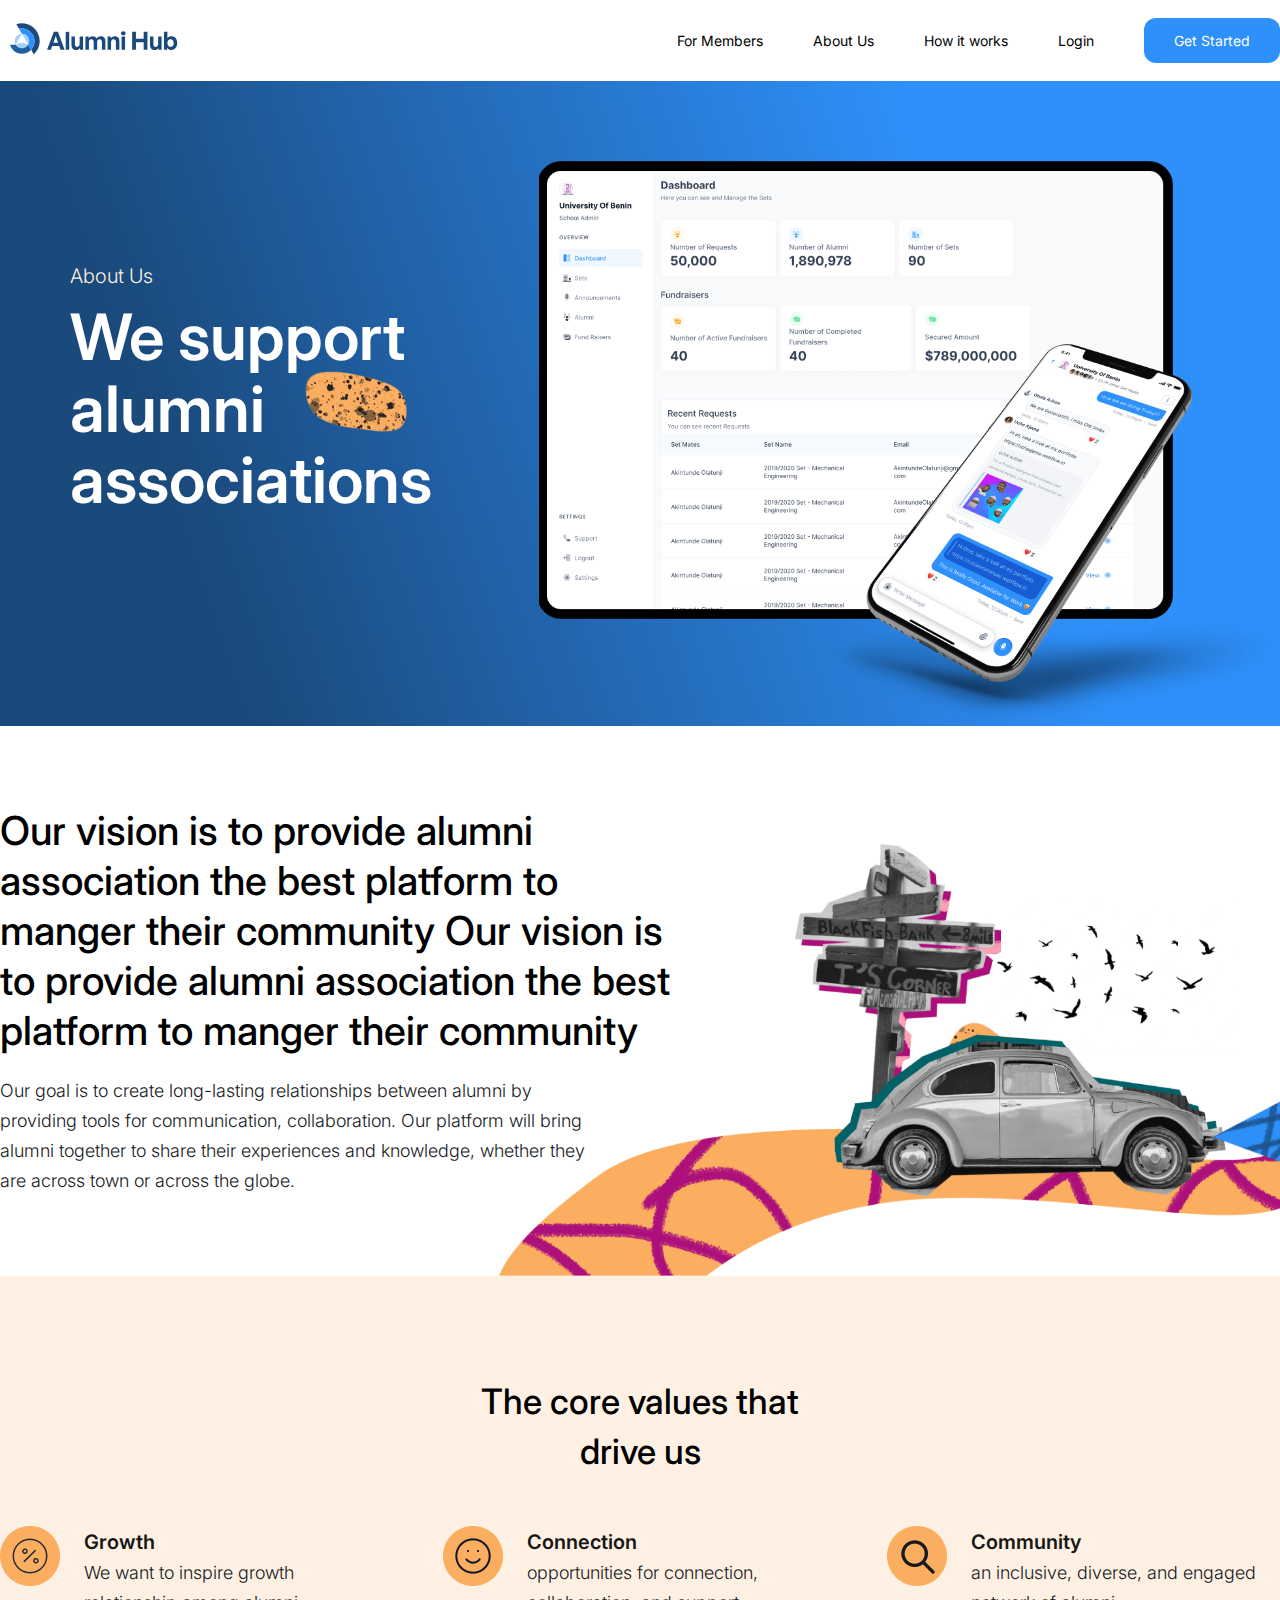
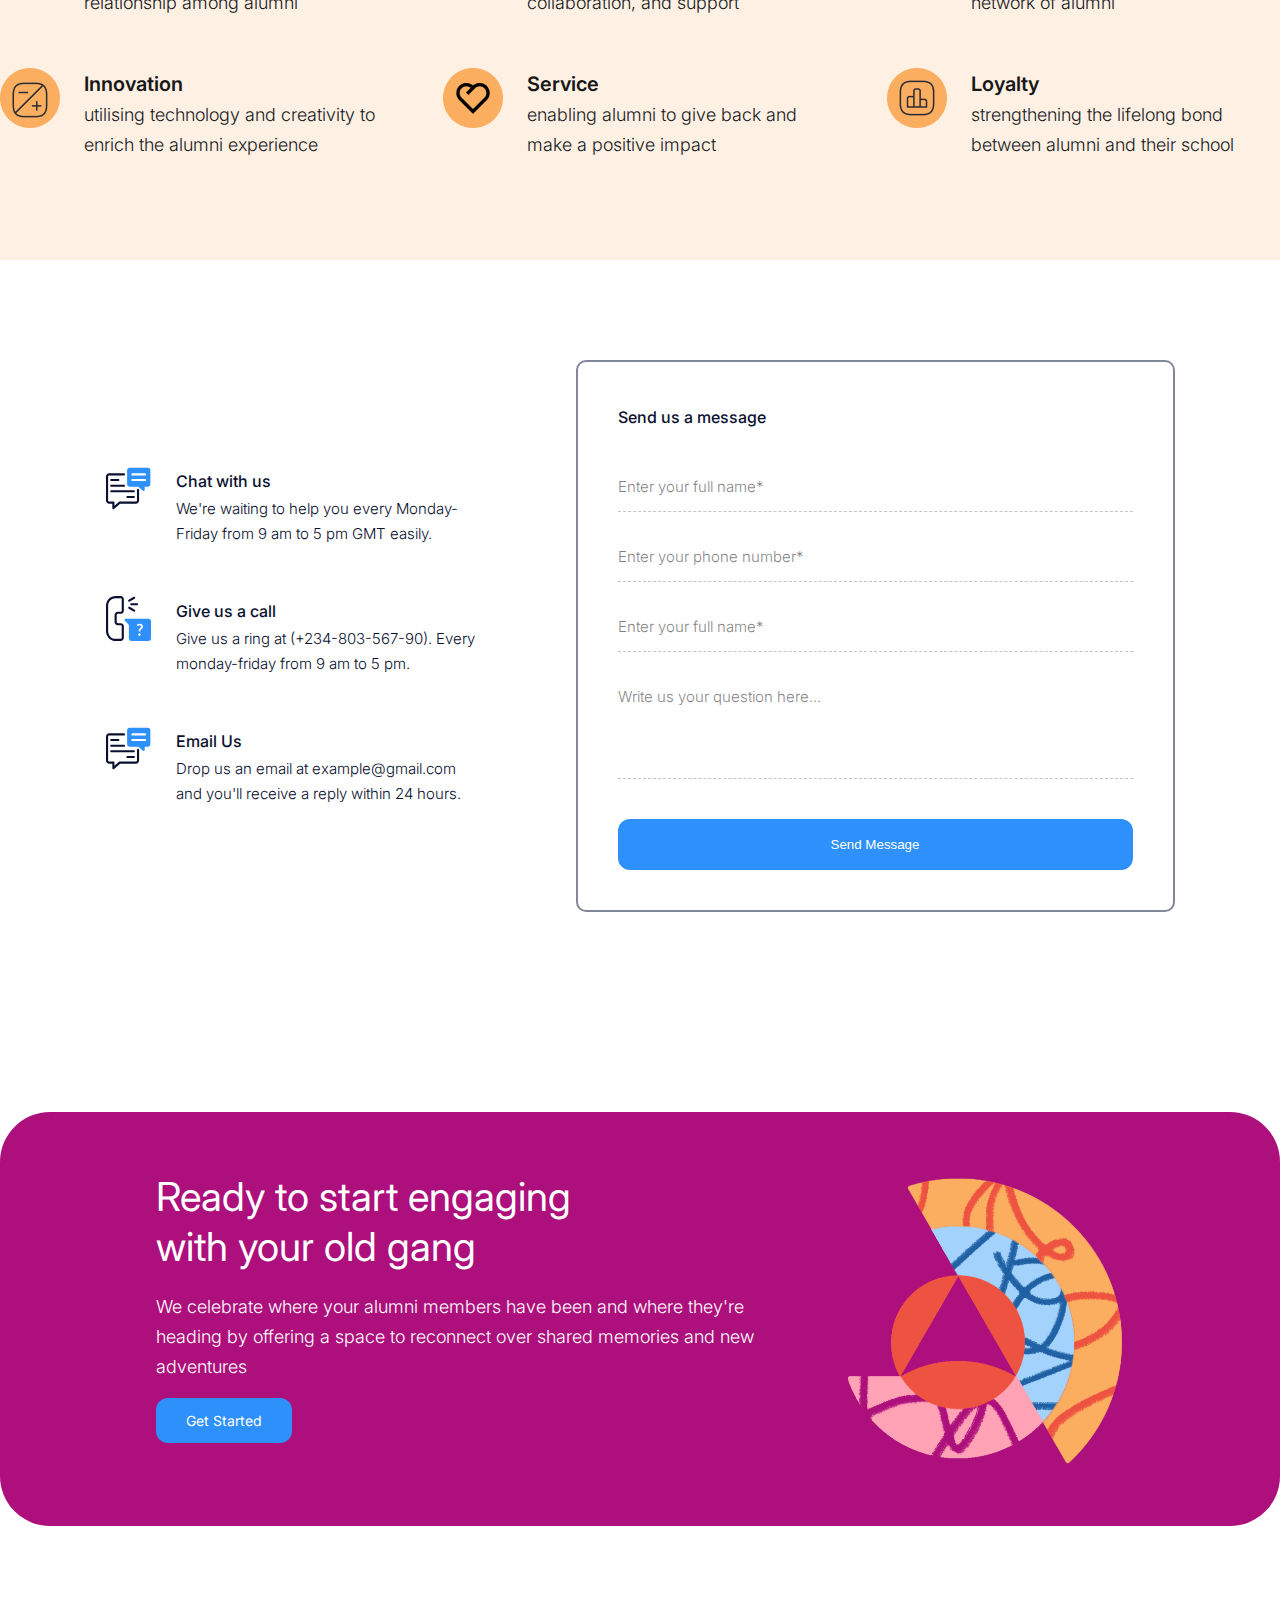
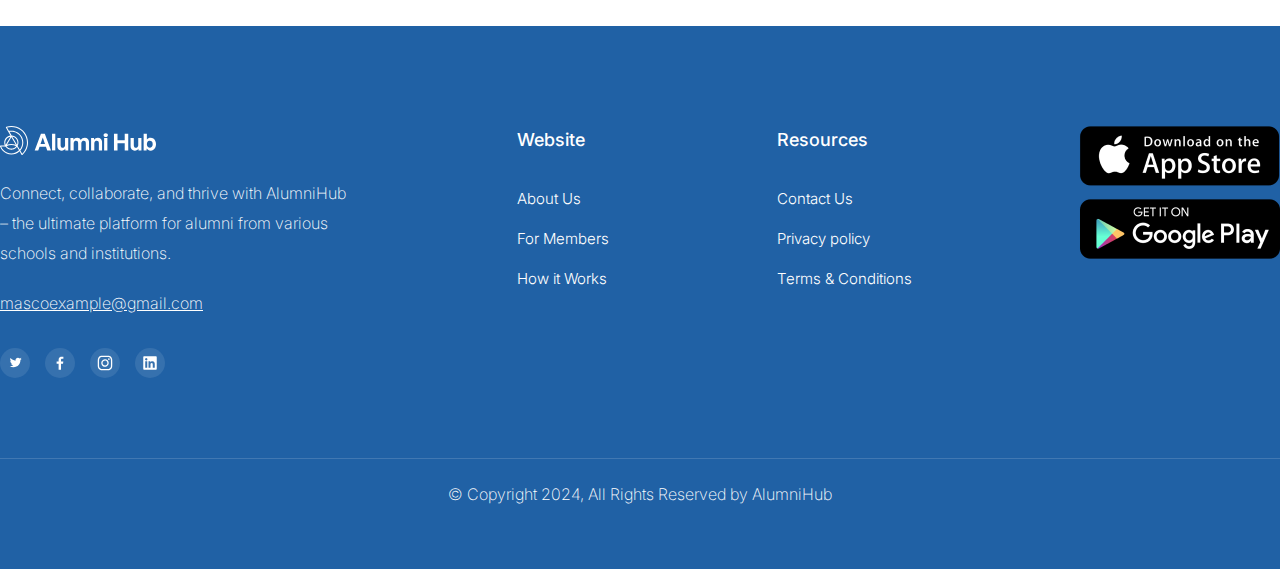
==== commit c60d81d2: "feat: cvkbdf" ====
--- a/about.html
+++ b/about.html
@@ -25,11 +25,19 @@
 
         <div class="nav-links">
           <a href="/for-members.html" class="l l-2">For Members</a>
-          <a href="/about.html" class="l l-2 active">About Us</a>
+          <a href="/about.html" class="l l-2">About Us</a>
           <a href="/how.html" class="l l-2">How it works</a>
           <a href="#" class="l l-2">Login</a>
           <a href="/get-started.html" class="l l-1">Get Started</a>
         </div>
+
+        <button class="menu-btn">
+          <img
+            src="./assets/menu-burger-icon.svg"
+            alt=""
+            class="menu-btn-img"
+          />
+        </button>
       </div>
     </nav>
 
--- a/main.css
+++ b/main.css
@@ -211,17 +211,17 @@
 /* -- links */
 /* Headings */
 .h1 {
-  /* font-family: General Sans; */
-  font-size: 7.2rem;
   font-weight: 600;
-  line-height: 7.1rem;
+  font-size: clamp(4.5rem, 5vw, 7.2rem);
+  line-height: clamp(5rem, 5vw, 7.5rem);
   color: var(--color-3);
 }
 .h2 {
-  /* font-family: General Sans; */
   font-size: 9.6rem;
+  line-height: 8.5rem;
   font-weight: 700;
-  line-height: 8.5rem;
+  font-size: clamp(5rem, 4.5vw, 9.6rem);
+  line-height: clamp(5rem, 5vw, 8.5rem);
   color: var(--color-white);
 }
 .h3 {
@@ -254,15 +254,15 @@
   line-height: 4.27rem;
 }
 .h8 {
-  font-size: 4.6rem;
   font-weight: 500;
-  line-height: 5.8rem;
+  font-size: clamp(3rem, 3vw, 4.6rem);
+  line-height: clamp(4rem, 3vw, 5.8rem);
   color: var(--color-3);
 }
 .h9 {
-  font-size: 48px;
   font-weight: 800;
-  line-height: 5.8rem;
+  font-size: clamp(3rem, 4vw, 4.8rem);
+  line-height: clamp(5rem, 4vw, 5.8rem);
 }
 .h10 {
   font-size: 1.8rem;
@@ -277,9 +277,10 @@
   color: var(--color-7);
 }
 .h12 {
+  font-weight: 600;
   font-size: 6.4rem;
-  font-weight: 600;
   line-height: 7.15rem;
+
   color: var(--color-white);
   position: relative;
 
@@ -291,9 +292,9 @@
   }
 }
 .h13 {
-  font-size: 4rem;
   font-weight: 500;
-  line-height: 5rem;
+  font-size: clamp(3rem, 4vw, 4rem);
+  line-height: clamp(4.5rem, 4vw, 5rem);
 }
 .h14 {
   font-size: 3.5rem;
@@ -307,9 +308,10 @@
   color: var(--color-12);
 }
 .h16 {
-  font-size: 4rem;
   font-weight: 400;
-  line-height: 5rem;
+
+  font-size: clamp(3rem, 4vw, 4rem);
+  line-height: clamp(4rem, 4vw, 5rem);
   color: var(--color-white);
 }
 .h17 {
@@ -344,7 +346,9 @@
 .h22 {
   font-size: 6.4rem;
   font-weight: 700;
-  line-height: 6.5rem;
+
+  font-size: clamp(4rem, 4vw, 6.4rem);
+  line-height: clamp(4.5rem, 4vw, 6.5rem);
   color: #ffffff;
 }
 .h23 {
@@ -569,9 +573,15 @@
   background-repeat: no-repeat;
 }
 
+@media (width <= 1000px) {
+  .vision-section {
+    padding-bottom: 50rem;
+  }
+}
+
 .core-section {
   background-color: var(--color-7);
-  padding: 10rem;
+  padding-block: 10rem;
 }
 
 .contact-section {
@@ -592,6 +602,12 @@
   display: flex;
   align-items: center;
   gap: 5rem;
+}
+
+@media (width <= 900px) {
+  .nav-links {
+    display: none;
+  }
 }
 
 /* Header */
@@ -616,6 +632,9 @@
   display: flex;
   align-items: flex-end;
   justify-content: space-between;
+
+  flex-wrap: wrap-reverse;
+  gap: 2rem;
 
   width: 100%;
 }
@@ -637,6 +656,8 @@
   display: flex;
   align-items: center;
   justify-content: center;
+
+  flex-wrap: wrap;
   gap: 5.5rem;
 }
 
@@ -645,6 +666,12 @@
   display: grid;
   grid-template-columns: repeat(2, 1fr);
   grid-gap: 2.5rem;
+}
+
+@media (width <= 950px) {
+  .about__cards-top {
+    grid-template-columns: repeat(1, 1fr);
+  }
 }
 
 .about__card {
@@ -713,6 +740,16 @@
   padding: 10rem;
 }
 
+@media (width <= 1000px) {
+  .about__card-3 {
+    grid-template-columns: repeat(1, 1fr);
+  }
+
+  .about__card-3__left {
+    padding: 5rem;
+  }
+}
+
 .recruitment-options {
   display: grid;
   grid-template-columns: repeat(3, 1fr);
@@ -730,6 +767,18 @@
   }
 }
 
+@media (width <= 920px) {
+  .recruitment-options {
+    grid-template-columns: repeat(2, 1fr);
+  }
+}
+
+@media (width <= 650px) {
+  .recruitment-options {
+    grid-template-columns: repeat(1, 1fr);
+  }
+}
+
 .for-members {
   background-color: var(--color-7);
   padding: 3rem;
@@ -742,6 +791,16 @@
 
 .for-members__left {
   padding-left: 6rem;
+}
+
+@media (width <= 1000px) {
+  .for-members {
+    flex-direction: column;
+    gap: 4rem;
+  }
+  .for-members__left {
+    padding-left: 2rem;
+  }
 }
 
 .members-img-container {
@@ -827,6 +886,8 @@
   display: grid;
   place-items: center;
 
+  flex-shrink: 0;
+
   font-size: 1.5rem;
   font-weight: 400;
   line-height: 0;
@@ -850,13 +911,23 @@
 .download-app__icons {
   display: flex;
   align-items: center;
+  flex-wrap: wrap;
   gap: 1.5rem;
+}
+
+@media (width <= 650px) {
+  .download-app {
+    padding: 3rem;
+    padding-bottom: 12rem;
+  }
 }
 
 .footer-layout {
   display: flex;
   justify-content: space-between;
   padding-bottom: 8rem;
+  flex-wrap: wrap;
+  gap: 5rem;
 }
 
 .footer-socials {
@@ -893,6 +964,13 @@
   gap: 8rem;
 }
 
+@media (width <= 1000px) {
+  .about-header--layout {
+    flex-direction: column;
+    gap: 5rem;
+  }
+}
+
 .about-header__left {
   padding-left: 7rem;
   padding-top: 10rem;
@@ -906,6 +984,28 @@
     width: 100%;
     height: 100%;
     object-fit: cover;
+  }
+}
+
+@media (width <= 1000px) {
+  .about-header--layout {
+    flex-direction: column;
+    justify-content: flex-start;
+    gap: 4rem;
+  }
+
+  .about-header-img {
+    flex-basis: auto;
+    height: auto;
+
+    img {
+      object-fit: contain;
+    }
+  }
+
+  .about-header__left {
+    padding-left: 0;
+    padding-top: 0;
   }
 }
 
@@ -916,6 +1016,20 @@
   grid-gap: 5rem;
 }
 
+@media (width <= 1150px) {
+  .core-values {
+    grid-template-columns: repeat(2, 1fr);
+    /* grid-gap: 3rem; */
+  }
+}
+@media (width <= 900px) {
+  .core-values {
+    grid-template-columns: repeat(1, 1fr);
+    place-items: center;
+    grid-gap: 3rem;
+  }
+}
+
 .core-value {
   display: flex;
   gap: 2.4rem;
@@ -929,6 +1043,7 @@
 
 .contact--layout {
   display: flex;
+  flex-wrap: wrap;
   align-items: center;
   justify-content: center;
   gap: 10rem;
@@ -956,6 +1071,13 @@
   border-radius: 1rem;
   padding: 4rem;
   flex-basis: 53.6rem;
+}
+
+@media (width <= 800px) {
+  .form-container {
+    flex-basis: auto;
+    width: 100%;
+  }
 }
 
 .form-ele {
@@ -1012,7 +1134,14 @@
 
   display: flex;
   justify-content: center;
+  flex-wrap: wrap;
   gap: 4rem;
+}
+
+@media (width <= 800px) {
+  .engage {
+    padding: 4rem;
+  }
 }
 
 .engage-img-container {
@@ -1157,7 +1286,7 @@
   /* align-items: flex-end; */
   gap: 7rem;
 
-  height: calc(100vh - 4.5rem);
+  /* height: calc(100vh - 4.5rem); */
   overflow-y: auto;
   margin-top: 4.5rem;
 
@@ -1217,13 +1346,28 @@
   display: flex;
   flex-direction: column;
   align-items: center;
-  /* justify-content: center; */
-  padding-top: 25rem;
+  padding-top: 30rem;
+}
+
+@media (width <= 800px) {
+  .for-members__section {
+    grid-template-columns: repeat(1, 1fr);
+  }
+
+  .for-members__img-box {
+    display: none;
+  }
+
+  .for-members__right {
+    padding-top: 10rem;
+  }
 }
 
 .for-member__inputs {
   display: flex;
   align-items: center;
+  flex-wrap: wrap;
+  justify-content: center;
   gap: 1.2rem;
 }
 
@@ -1315,3 +1459,32 @@
   flex-direction: column;
   gap: 2rem;
 }
+
+.form-grid {
+  display: grid;
+  grid-template-columns: repeat(2, 1fr);
+  grid-gap: 2rem;
+}
+
+.menu-btn {
+  display: none;
+  background-color: transparent;
+  border: none;
+  cursor: pointer;
+
+  &:active,
+  &:focus {
+    outline: none;
+  }
+}
+
+@media (width <= 900px) {
+  .menu-btn {
+    display: block;
+  }
+}
+
+.menu-btn-img {
+  width: 2rem;
+  height: 2rem;
+}
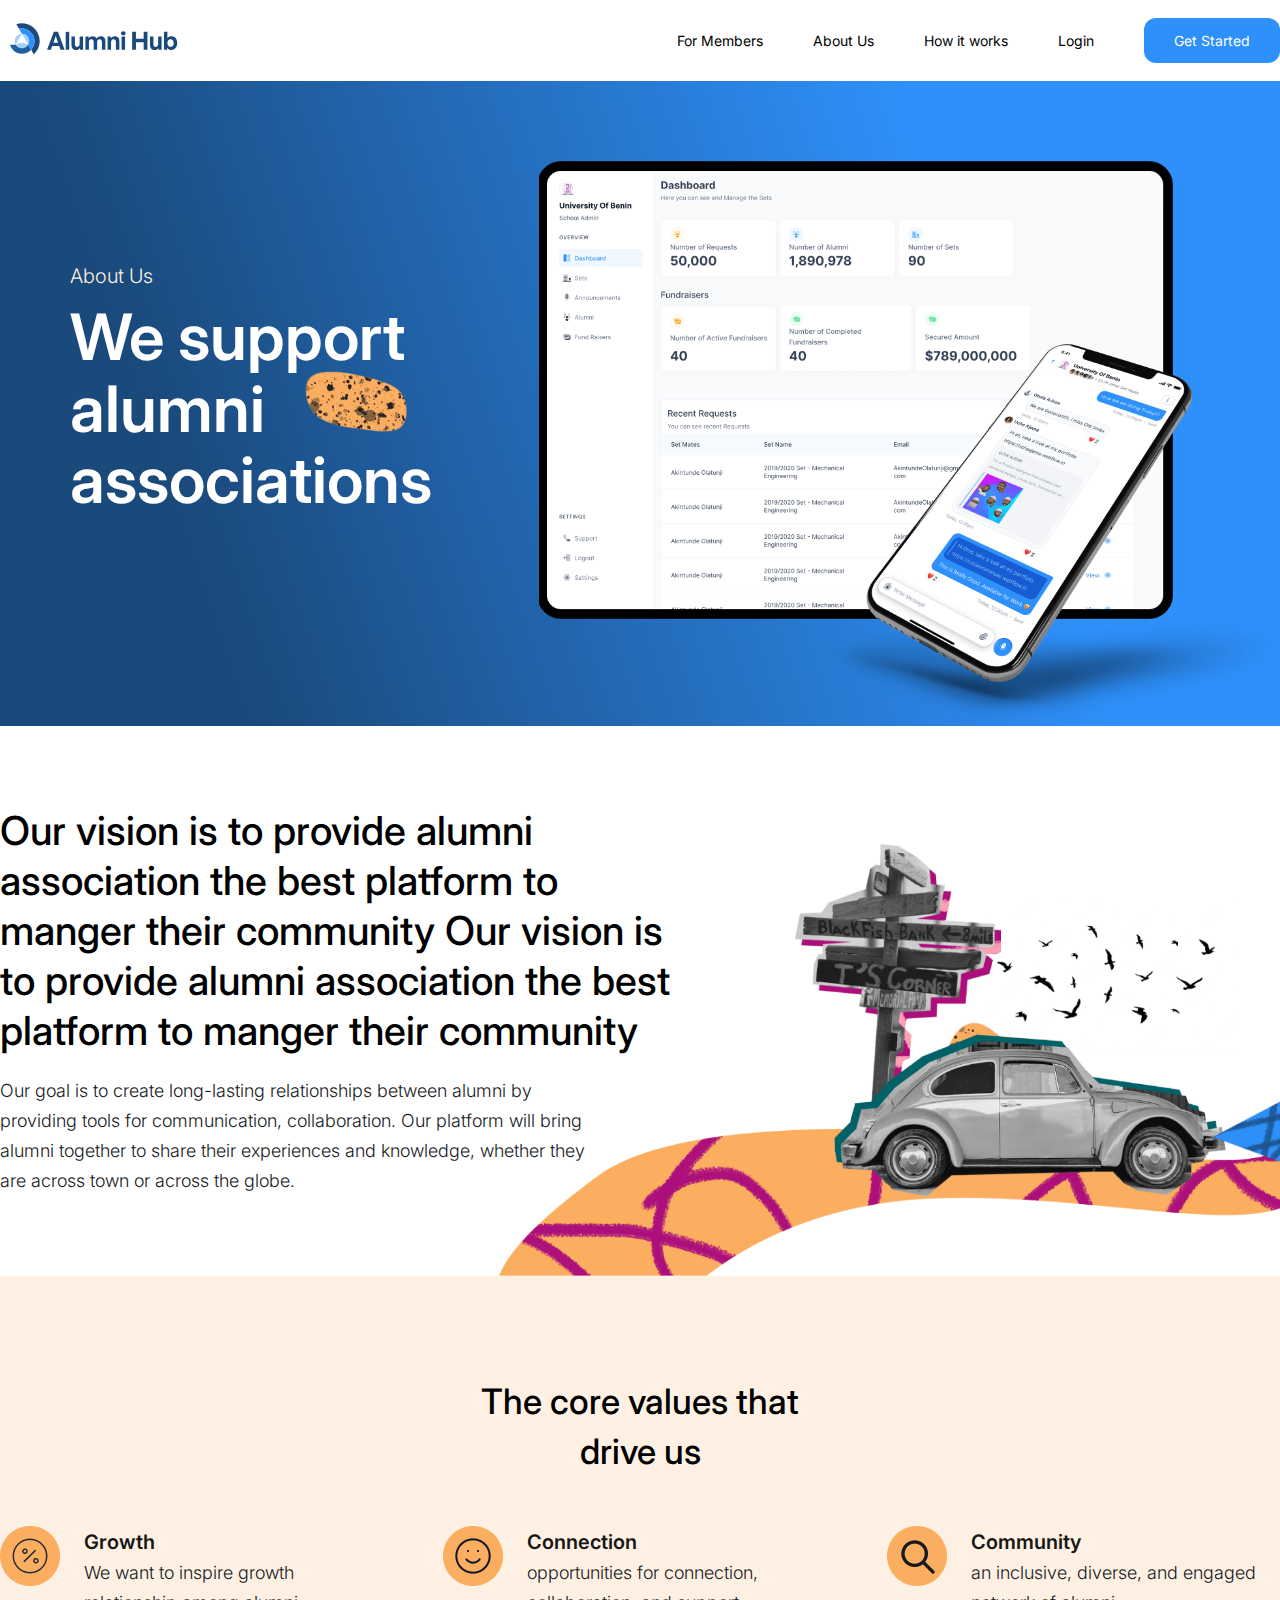
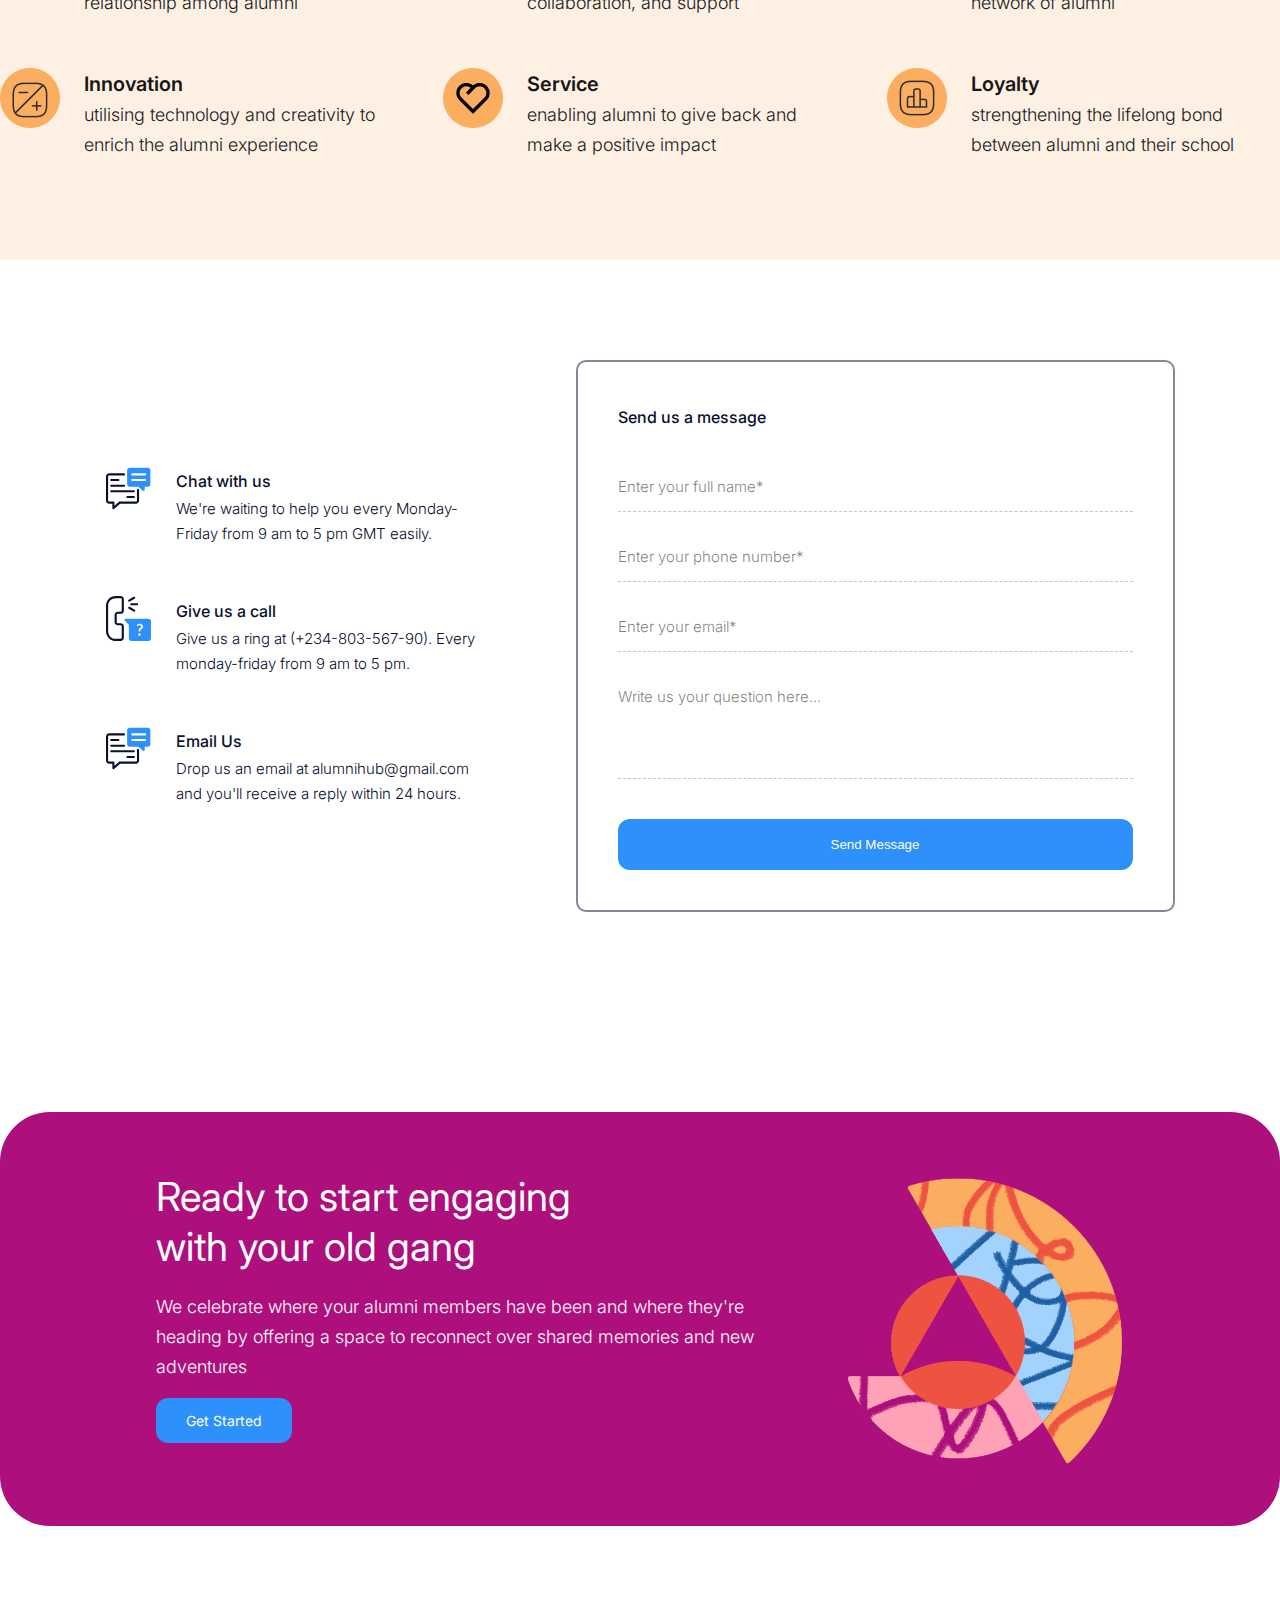
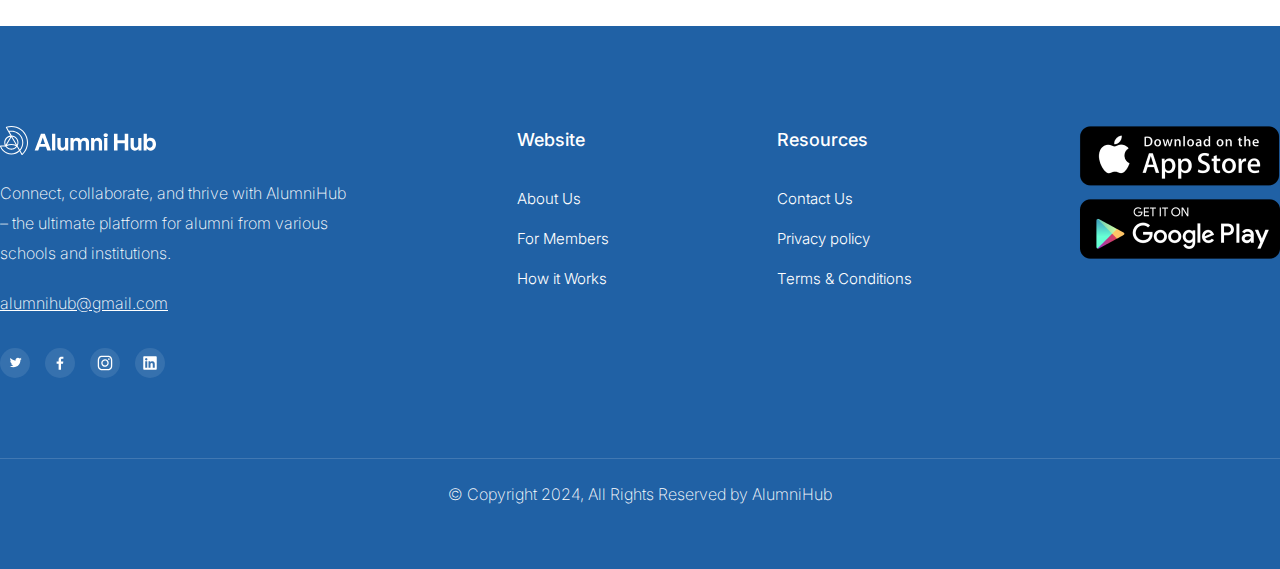
==== commit 97118825: "knvsd" ====
--- a/about.html
+++ b/about.html
@@ -16,6 +16,38 @@
     <title>About | Alumni Hub</title>
   </head>
   <body>
+    <!-- Toast -->
+    <div class="good-notification">
+      <p id="good-notification-text">All fields are required.</p>
+    </div>
+
+    <div class="bad-notification">
+      <p id="bad-notification-text">Error sending message. Please try again.</p>
+    </div>
+
+    <!-- Overlay -->
+    <div class="overlay">
+      <div class="mobile-side-nav">
+        <div class="mobile-side-nav__top">
+          <a href="/">
+            <img src="./assets/alumni-hub-logo.svg" alt="" />
+          </a>
+
+          <button id="btn-close" class="menu-btn" style="display: block">
+            <img src="./assets/close.svg" alt="" class="menu-btn-img" />
+          </button>
+        </div>
+
+        <div class="nav-links__mobile mt-50">
+          <a href="/for-members.html" class="l l-2">For Members</a>
+          <a href="/about.html" class="l l-2">About Us</a>
+          <a href="/how.html" class="l l-2">How it works</a>
+          <a href="#" class="l l-2">Login</a>
+          <a href="/get-started.html" class="l l-1">Get Started</a>
+        </div>
+      </div>
+    </div>
+
     <!-- Top nav -->
     <nav class="nav-section">
       <div class="center nav">
@@ -27,7 +59,12 @@
           <a href="/for-members.html" class="l l-2">For Members</a>
           <a href="/about.html" class="l l-2">About Us</a>
           <a href="/how.html" class="l l-2">How it works</a>
-          <a href="#" class="l l-2">Login</a>
+          <a
+            href="https://admin.alumnionline.net/"
+            class="l l-2"
+            target="_blank"
+            >Login</a
+          >
           <a href="/get-started.html" class="l l-1">Get Started</a>
         </div>
 
@@ -144,7 +181,7 @@
     </section>
 
     <!-- Contact us section -->
-    <section class="contact-section">
+    <section class="contact-section" id="message">
       <div class="center contact--layout">
         <div class="contact-items">
           <div class="contact-item">
@@ -172,8 +209,8 @@
             <div>
               <h5 class="h15">Email Us</h5>
               <p class="p10 max-width-300">
-                Drop us an email at example@gmail.com and you'll receive a reply
-                within 24 hours.
+                Drop us an email at alumnihub@gmail.com and you'll receive a
+                reply within 24 hours.
               </p>
             </div>
           </div>
@@ -181,21 +218,24 @@
         <div class="form-container">
           <h5 class="h15">Send us a message</h5>
 
-          <form class="form-ele mt-30">
+          <form class="form-ele mt-30" id="contactForm">
             <input
               type="text"
               placeholder="Enter your full name*"
               class="form-input"
+              id="about_fullName"
             />
             <input
               type="text"
               placeholder="Enter your phone number*"
               class="form-input"
+              id="about_phoneNumber"
             />
             <input
               type="text"
-              placeholder="Enter your full name*"
+              placeholder="Enter your email*"
               class="form-input"
+              id="about_email"
             />
             <textarea
               placeholder="Write us your question here..."
@@ -203,9 +243,16 @@
               rows="4"
               cols="50"
               maxlength="200"
+              id="about_question"
             ></textarea>
 
-            <button type="submit" class="btn-submit mt-20">Send Message</button>
+            <button
+              id="about_form_submit_btn"
+              type="submit"
+              class="btn-submit mt-20"
+            >
+              Send Message
+            </button>
           </form>
         </div>
       </div>
@@ -246,23 +293,38 @@
               platform for alumni from various schools and institutions.
             </p>
 
-            <a href="#" class="p8 max-width-400 mt-20">
-              mascoexample@gmail.com
-            </a>
+            <a href="#" class="p8 max-width-400 mt-20"> alumnihub@gmail.com </a>
 
             <div class="footer-socials mt-30">
-              <div class="footer-social">
-                <img src="./assets/logo-twitter.svg" alt="" />
-              </div>
-              <div class="footer-social">
-                <img src="./assets/logo-fb.svg" alt="" />
-              </div>
-              <div class="footer-social">
-                <img src="./assets/logo-instagram.svg" alt="" />
-              </div>
-              <div class="footer-social">
-                <img src="./assets/logo-linkedIn.svg" alt="" />
-              </div>
+              <a href="#" target="_blank">
+                <div class="footer-social">
+                  <img src="./assets/logo-twitter.svg" alt="" />
+                </div>
+              </a>
+
+              <a
+                href="https://www.facebook.com/profile.php?id=61570496732159"
+                target="_blank"
+              >
+                <div class="footer-social">
+                  <img src="./assets/logo-fb.svg" alt="" />
+                </div>
+              </a>
+
+              <a href="https://www.instagram.com/alumnihub/" target="_blank">
+                <div class="footer-social">
+                  <img src="./assets/logo-instagram.svg" alt="" />
+                </div>
+              </a>
+
+              <a
+                href="https://www.linkedin.com/company/alumni-hub"
+                target="_blank"
+              >
+                <div class="footer-social">
+                  <img src="./assets/logo-linkedIn.svg" alt="" />
+                </div>
+              </a>
             </div>
           </div>
           <div>
@@ -279,7 +341,7 @@
             <h5 class="h10">Resources</h5>
 
             <div class="footer-links mt-30">
-              <a href="#" class="l l-3">Contact Us</a>
+              <a href="/about.html#message" class="l l-3">Contact Us</a>
               <a href="/privacy.html" class="l l-3">Privacy policy</a>
               <a href="/terms.html" class="l l-3">Terms & Conditions</a>
             </div>
--- a/main.css
+++ b/main.css
@@ -212,8 +212,8 @@
 /* Headings */
 .h1 {
   font-weight: 600;
-  font-size: clamp(4.5rem, 5vw, 7.2rem);
-  line-height: clamp(5rem, 5vw, 7.5rem);
+  font-size: clamp(3.5rem, 5vw, 7.2rem);
+  line-height: clamp(4rem, 5vw, 7.5rem);
   color: var(--color-3);
 }
 .h2 {
@@ -321,15 +321,19 @@
   color: #1e1e1e;
 }
 .h18 {
-  font-size: 4.5rem;
   font-weight: 600;
-  line-height: 4.5rem;
+
+  font-size: clamp(3.5rem, 4vw, 4.5rem);
+  line-height: clamp(4rem, 4vw, 4.5rem);
   color: #1a497b;
 }
 .h19 {
   font-size: 4.5rem;
   font-weight: 600;
   line-height: 5.5rem;
+
+  font-size: clamp(3rem, 4vw, 4.5rem);
+  line-height: clamp(4rem, 4vw, 5.5rem);
 }
 .h20 {
   font-size: 4.8rem;
@@ -355,6 +359,9 @@
   font-size: 4.4rem;
   font-weight: 600;
   line-height: 5.2rem;
+
+  font-size: clamp(3.2rem, 4vw, 4.4rem);
+  line-height: clamp(4.7rem, 4vw, 5.2rem);
   color: #202329;
 }
 .h24 {
@@ -602,6 +609,13 @@
   display: flex;
   align-items: center;
   gap: 5rem;
+}
+
+.nav-links__mobile {
+  display: flex;
+  flex-direction: column;
+  /* align-items: center; */
+  gap: 4rem;
 }
 
 @media (width <= 900px) {
@@ -1123,6 +1137,10 @@
   border-radius: 1.2rem;
 }
 
+.btn-submit:disabled {
+  background-color: #2e91fad1;
+}
+
 .engage-section {
   padding-block: 10rem;
 }
@@ -1167,6 +1185,19 @@
   background-position: bottom right;
 }
 
+@media (width <= 900px) {
+  .how-header {
+    padding-bottom: 2.5rem;
+    background-size: 23.6rem 12.2rem;
+  }
+}
+
+@media (width <= 500px) {
+  .how-header {
+    background-image: none;
+  }
+}
+
 .how-header-content {
   display: flex;
   /* align-items: center; */
@@ -1175,17 +1206,38 @@
 }
 
 .how-header__img-box {
-  flex-basis: 51.4rem;
+  /* flex-basis: 51.4rem; */
+  max-width: 51.4rem;
   max-height: 51.1rem;
 
   img {
     width: 100%;
     height: 100%;
+    object-fit: cover;
   }
 }
 
 .how-header-content__right {
   padding-top: 12rem;
+}
+
+@media (width <= 900px) {
+  .how-header-content {
+    flex-direction: column-reverse;
+    align-items: center;
+    justify-content: center;
+  }
+  .how-header-content__right {
+    padding-top: 1rem;
+    display: flex;
+    align-items: center;
+    flex-direction: column;
+  }
+
+  .how-header__img-box {
+    max-width: 30.4rem;
+    max-height: 30.1rem;
+  }
 }
 
 .how-section-two {
@@ -1215,6 +1267,7 @@
   img {
     max-width: 8rem;
     max-height: 8rem;
+    object-fit: cover;
   }
 }
 
@@ -1233,8 +1286,25 @@
   justify-content: center;
 }
 
+@media (width <= 1000px) {
+  .section__how-to-3 {
+    padding-block: 4.5rem;
+    background-size: 5rem 13.3rem;
+  }
+
+  .how-to-3__layout {
+    flex-direction: column;
+    align-items: center;
+    justify-content: center;
+    gap: 5rem;
+
+    text-align: center;
+  }
+}
+
 .how-to-3__img-box {
-  flex-basis: 70rem;
+  /* flex-basis: 70rem; */
+  max-width: 70rem;
   max-height: 52.4rem;
 
   img {
@@ -1254,8 +1324,24 @@
   background-position: top 3rem right 8rem;
 }
 
+.how-to-4__layout {
+  display: flex;
+  align-items: center;
+  justify-content: center;
+}
+
+@media (width <= 900px) {
+  .section__how-to-4 {
+    background-image: none;
+  }
+  .how-to-4__layout {
+    flex-direction: column-reverse;
+    text-align: center;
+  }
+}
+
 .how-to-4__img-box {
-  flex-basis: 42.5rem;
+  max-width: 42.5rem;
   max-height: 36.2rem;
 
   img {
@@ -1273,6 +1359,14 @@
   background-repeat: no-repeat;
   background-size: 12.811rem 12.58rem;
   background-position: bottom 3rem right 8rem;
+}
+
+@media (width <= 900px) {
+  .section__alumni-comm {
+    padding-block: 6rem;
+    background-size: 5.811rem 5.58rem;
+    background-position: bottom right;
+  }
 }
 
 /* Get started page */
@@ -1303,6 +1397,22 @@
   flex-grow: 1;
 }
 
+@media (width <= 1120px) {
+  .started-layout {
+    justify-content: center;
+    background-image: none;
+  }
+  .started__left {
+    display: none;
+  }
+}
+
+@media (width <= 700px) {
+  .started-layout {
+    margin-top: 0rem;
+  }
+}
+
 .started-img {
   max-width: 59.4rem;
   max-height: 71.5rem;
@@ -1317,8 +1427,17 @@
 .started-form {
   flex-basis: 59.3rem;
   padding: 5rem 7rem;
-  background-color: #ffffff97;
+  background-color: #ffffff;
   border-radius: 5rem 5rem 0 0;
+}
+
+@media (width <= 600px) {
+  .started-form {
+    flex-basis: auto;
+    width: 100%;
+    padding: 3.5rem;
+    border-radius: 1.5rem 1.5rem 0 0;
+  }
 }
 
 /* For members */
@@ -1402,6 +1521,12 @@
 
 .section-md {
   padding-block: 10rem;
+}
+
+@media (width <= 800px) {
+  .section-md {
+    padding-block: 5rem;
+  }
 }
 
 .width-full {
@@ -1466,6 +1591,12 @@
   grid-gap: 2rem;
 }
 
+@media (width <= 600px) {
+  .form-grid {
+    grid-template-columns: repeat(1, 1fr);
+  }
+}
+
 .menu-btn {
   display: none;
   background-color: transparent;
@@ -1488,3 +1619,71 @@
   width: 2rem;
   height: 2rem;
 }
+
+.overlay {
+  position: fixed;
+  inset: 0;
+  background-color: rgba(0, 0, 0, 0.563);
+  -webkit-backdrop-filter: blur(5px);
+  backdrop-filter: blur(5px);
+  z-index: 3;
+
+  display: flex;
+  justify-content: flex-end;
+  align-items: stretch;
+  cursor: pointer;
+  display: none;
+}
+
+.mobile-side-nav {
+  height: 100vh;
+  background-color: #ffffff;
+  max-width: 30rem;
+  z-index: 4;
+  padding: 2rem;
+
+  margin-left: auto;
+
+  position: fixed;
+  right: 0;
+  align-self: flex-end;
+}
+
+.mobile-side-nav__top {
+  display: flex;
+  align-items: center;
+  justify-content: space-between;
+  gap: 1rem;
+}
+
+.good-notification {
+  position: fixed;
+  bottom: 1rem;
+  right: 1rem;
+
+  background-color: green;
+  border-radius: 0.6rem;
+
+  padding: 1rem 3rem;
+  color: #ffffff;
+  font-weight: 300;
+  font-size: 1.3rem;
+
+  display: none;
+}
+
+.bad-notification {
+  position: fixed;
+  bottom: 1rem;
+  right: 1rem;
+
+  background-color: #dc1a1a;
+  border-radius: 0.6rem;
+
+  padding: 1rem 3rem;
+  color: #ffffff;
+  font-weight: 300;
+  font-size: 1.3rem;
+
+  display: none;
+}
